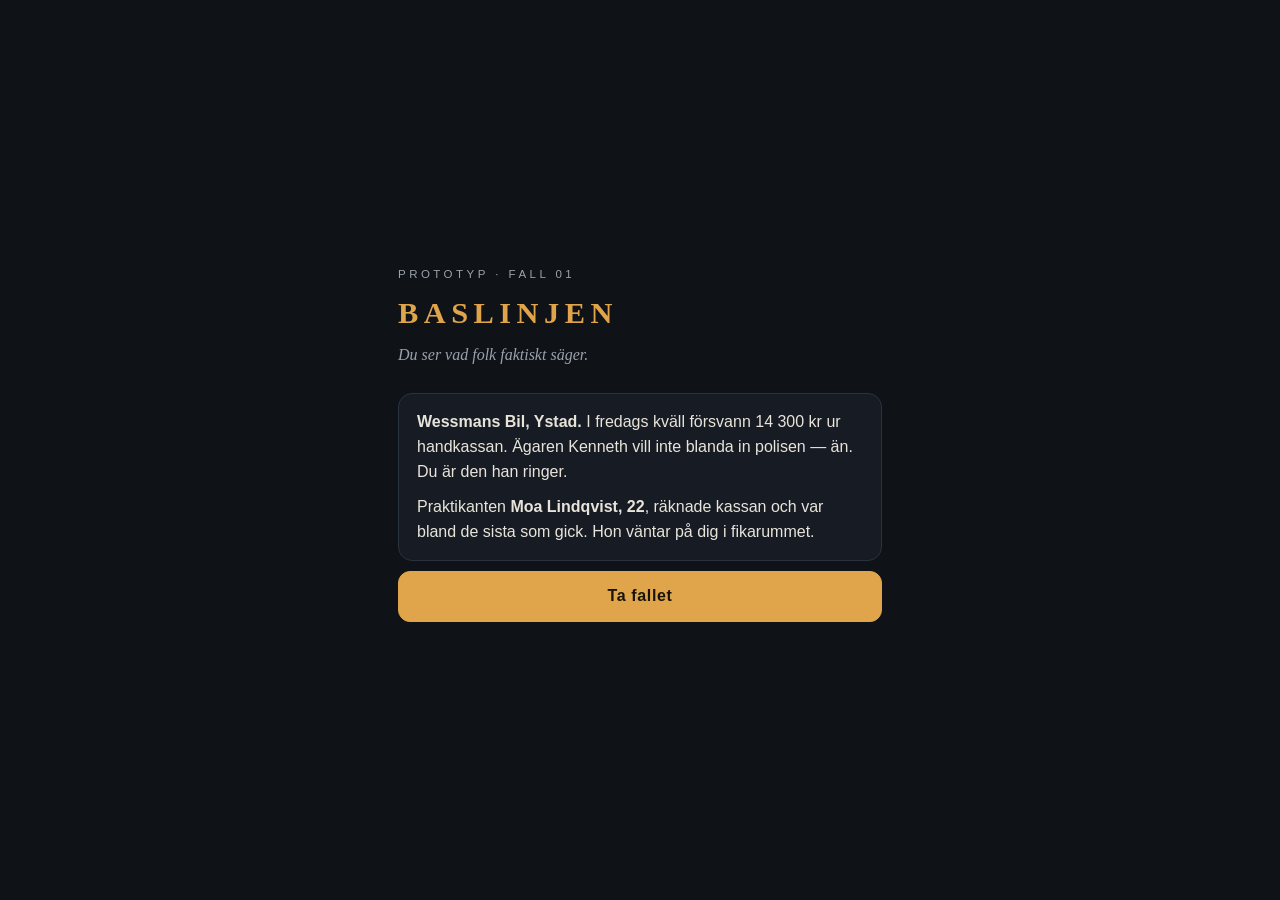
==== Baslinjen/prototyp/index.html @ 7d4caebd "Baslinjen: koncept v0.1 + spelbar webbprototyp av Fall 01 Handkassan Nytt enspelarprojekt (separat f" ====
<!doctype html>
<html lang="sv">
<head>
<meta charset="utf-8">
<meta name="viewport" content="width=device-width, initial-scale=1, viewport-fit=cover">
<title>BASLINJEN — Fall 01: Handkassan</title>
<style>
  :root{
    --bg:#0f1216; --panel:#171c24; --panel2:#1d232e; --line:#2a3240;
    --text:#e8e4da; --dim:#9aa3ad; --amber:#e0a54b; --cold:#7fa6b8;
    --good:#7dc98f; --bad:#d97b6c;
  }
  *{box-sizing:border-box; -webkit-tap-highlight-color:transparent}
  html,body{margin:0; padding:0; background:var(--bg); color:var(--text);
    font-family:-apple-system,"Segoe UI",Roboto,Helvetica,Arial,sans-serif;
    font-size:16px; line-height:1.55;}
  #app{max-width:520px; margin:0 auto; min-height:100dvh; display:flex; flex-direction:column;}
  .screen{display:none; flex:1; flex-direction:column; padding:20px 18px 32px;}
  .screen.active{display:flex;}
  h1{font-family:Georgia,'Times New Roman',serif; font-weight:700; letter-spacing:.18em;
     font-size:1.9rem; margin:0; color:var(--amber);}
  h2{font-family:Georgia,serif; font-size:1.15rem; letter-spacing:.06em; margin:1.4em 0 .4em; color:var(--cold);}
  .kicker{color:var(--dim); letter-spacing:.3em; font-size:.72rem; text-transform:uppercase; margin-bottom:6px;}
  .card{background:var(--panel); border:1px solid var(--line); border-radius:14px; padding:16px 18px; margin:10px 0;}
  .rule{display:flex; gap:12px; margin:12px 0; align-items:baseline;}
  .rule b{color:var(--amber); font-family:Georgia,serif; white-space:nowrap;}
  button{font:inherit; cursor:pointer; border-radius:12px; border:1px solid var(--line);
    background:var(--panel2); color:var(--text); padding:12px 16px; text-align:left; width:100%;}
  button:active{transform:scale(.985);}
  button.primary{background:var(--amber); border-color:var(--amber); color:#1a1408;
    font-weight:700; text-align:center; letter-spacing:.04em;}
  button.ghost{text-align:center; color:var(--dim);}
  button:disabled{opacity:.45; cursor:default;}
  .qlist{display:flex; flex-direction:column; gap:8px; margin-top:10px;}
  .qlist button{font-size:.95rem;}
  .qlist button.asked{opacity:.35; text-decoration:line-through;}

  /* topbar */
  .topbar{display:flex; justify-content:space-between; align-items:center; padding:14px 18px 8px;
    color:var(--dim); font-size:.72rem; letter-spacing:.22em; text-transform:uppercase;}
  .topbar .act{color:var(--amber);}

  /* avatar */
  .stage{display:flex; justify-content:center; padding:6px 0 2px;}
  .stage svg{width:190px; height:150px; overflow:visible;}
  .pupils{transition:transform .5s ease;}
  [data-gaze="away"] .pupils{transform:translateX(5px);}
  [data-gaze="down"] .pupils{transform:translateY(4px);}
  .hands{transform-origin:95px 128px;}
  [data-hands="fidget"] .hands{animation:fidget 1.1s ease-in-out infinite;}
  [data-hands="hair"] .hand-r{animation:hairtouch 1.6s ease-in-out infinite;}
  [data-hands="still"] .hands{animation:none;}
  @keyframes fidget{0%,100%{transform:translate(0,0) rotate(0deg)} 25%{transform:translate(-2px,1px) rotate(-2deg)} 60%{transform:translate(2px,-1px) rotate(2deg)}}
  @keyframes hairtouch{0%,100%{transform:translate(0,0)} 50%{transform:translate(6px,-26px)}}
  .namechip{text-align:center; color:var(--dim); font-size:.8rem; letter-spacing:.12em; margin-bottom:6px;}

  /* dialogue */
  .log{flex:1; overflow-y:auto; padding:4px 2px 8px; scroll-behavior:smooth;}
  .msg{margin:10px 0; max-width:92%;}
  .msg.you{margin-left:auto; text-align:right;}
  .msg .bubble{display:inline-block; text-align:left; padding:10px 14px; border-radius:14px; font-size:.95rem;}
  .msg.you .bubble{background:#243040; border:1px solid #33435a; color:#dfe7ef;}
  .msg.her .bubble{background:var(--panel); border:1px solid var(--line);}
  .stagedir{color:var(--dim); font-style:italic; font-size:.83rem; margin:8px 0 -2px; max-width:92%;}
  .dots{display:inline-block; min-width:34px; letter-spacing:3px; color:var(--dim);}
  .sysline{text-align:center; color:var(--cold); font-size:.8rem; letter-spacing:.14em; text-transform:uppercase; margin:16px 0 6px;}

  /* flag chips */
  .flags{display:flex; flex-wrap:wrap; gap:8px; margin-top:10px;}
  .flags .chip{width:auto; padding:8px 13px; border-radius:999px; font-size:.85rem; color:var(--dim);}
  .flags .chip.on{background:#3a2f1c; border-color:var(--amber); color:var(--amber); font-weight:600;}
  .hint{color:var(--dim); font-size:.82rem; margin-top:8px;}

  /* notebook */
  .channel{margin:14px 0;}
  .channel .cname{font-weight:700; color:var(--cold); letter-spacing:.08em; font-size:.85rem; text-transform:uppercase;}
  .opts{display:flex; flex-direction:column; gap:6px; margin-top:6px;}
  .opts button{font-size:.9rem; padding:10px 14px;}
  .opts button.sel{border-color:var(--amber); background:#3a2f1c; color:var(--amber);}

  /* verdict */
  .scorebox{display:flex; align-items:baseline; gap:10px;}
  .scorebox .big{font-family:Georgia,serif; font-size:2.6rem; color:var(--amber);}
  .title-earned{font-family:Georgia,serif; font-size:1.3rem; color:var(--text); letter-spacing:.06em;}
  .bd{margin:6px 0; padding-left:0; list-style:none;}
  .bd li{margin:7px 0; font-size:.92rem; display:flex; gap:9px;}
  .bd .ok{color:var(--good);} .bd .miss{color:var(--bad);}
  .lesson{border-left:3px solid var(--amber); padding:4px 0 4px 14px; color:var(--text);
    font-family:Georgia,serif; font-style:italic; margin:18px 0;}
  .fade{animation:fadein .5s ease both;}
  @keyframes fadein{from{opacity:0; transform:translateY(6px)} to{opacity:1; transform:none}}
  .spacer{height:10px;}
  .footer-note{color:var(--dim); font-size:.78rem; text-align:center; margin-top:18px;}
</style>
</head>
<body>
<div id="app">

  <!-- INTRO -->
  <section class="screen active" id="s-intro">
    <div style="flex:1; display:flex; flex-direction:column; justify-content:center;">
      <div class="kicker">Prototyp · Fall 01</div>
      <h1>BASLINJEN</h1>
      <p style="color:var(--dim); font-family:Georgia,serif; font-style:italic; margin-top:6px;">
        Du ser vad folk faktiskt säger.</p>
      <div class="card">
        <p style="margin:0 0 10px;"><b>Wessmans Bil, Ystad.</b> I fredags kväll försvann
        14&nbsp;300&nbsp;kr ur handkassan. Ägaren Kenneth vill inte blanda in polisen — än.
        Du är den han ringer.</p>
        <p style="margin:0;">Praktikanten <b>Moa Lindqvist, 22</b>, räknade kassan och
        var bland de sista som gick. Hon väntar på dig i fikarummet.</p>
      </div>
      <button class="primary" onclick="show('s-howto')">Ta fallet</button>
    </div>
  </section>

  <!-- HOW TO -->
  <section class="screen" id="s-howto">
    <div style="flex:1; display:flex; flex-direction:column; justify-content:center;">
      <h2>Tre regler för en människoläsare</h2>
      <div class="card">
        <div class="rule"><b>1.</b><span>Alla har en <b>baslinje</b> — sitt normala sätt att
          prata och röra sig när inget står på spel. Lär dig den först.</span></div>
        <div class="rule"><b>2.</b><span>Lögnen syns inte. <b>Avvikelsen</b> syns. Jaga det
          som skiljer sig från personens eget normala — inte från myter om skakiga blickar.</span></div>
        <div class="rule"><b>3.</b><span>Avvikelse betyder inte skuld. Det betyder <b>stress</b>.
          Din uppgift är att förstå varför.</span></div>
      </div>
      <p class="hint">Akt 1: småprata och anteckna hennes baslinje. Akt 2: fråga om pengarna
        och flagga avvikelser. Akt 3: fäll ditt omdöme.</p>
      <button class="primary" onclick="startAct1()">Kliv in i fikarummet</button>
    </div>
  </section>

  <!-- GAME -->
  <section class="screen" id="s-game">
    <div class="topbar"><span class="act" id="actlabel">Akt 1 · Baslinjen</span><span id="progress"></span></div>
    <div class="stage" id="stage" data-gaze="direct" data-hands="fidget">
      <svg viewBox="0 0 190 150" aria-hidden="true">
        <ellipse cx="95" cy="145" rx="80" ry="7" fill="#0a0d11"/>
        <path d="M40 150 Q42 96 95 94 Q148 96 150 150 Z" fill="#2b3a4d"/>
        <path d="M66 60 Q60 18 95 16 Q130 18 124 60 Q128 84 95 86 Q62 84 66 60 Z" fill="#3d2f28"/>
        <ellipse cx="95" cy="56" rx="26" ry="29" fill="#caa183"/>
        <path d="M69 48 Q73 26 95 25 Q117 26 121 48 Q112 38 95 38 Q78 38 69 48 Z" fill="#3d2f28"/>
        <g class="eyes">
          <ellipse cx="85" cy="55" rx="5.6" ry="4.4" fill="#f3ede2"/>
          <ellipse cx="106" cy="55" rx="5.6" ry="4.4" fill="#f3ede2"/>
          <g class="pupils">
            <circle cx="85" cy="55.5" r="2.5" fill="#2a2019"/>
            <circle cx="106" cy="55.5" r="2.5" fill="#2a2019"/>
          </g>
          <path d="M79 47 q6 -4 12 -1" stroke="#3d2f28" stroke-width="2" fill="none" stroke-linecap="round"/>
          <path d="M100 46 q6 -3 12 1" stroke="#3d2f28" stroke-width="2" fill="none" stroke-linecap="round"/>
        </g>
        <path id="mouth" d="M89 71 q6 3 12 0" stroke="#8a5f4b" stroke-width="2" fill="none" stroke-linecap="round"/>
        <g class="hands">
          <circle class="hand-l" cx="78" cy="126" r="8" fill="#caa183"/>
          <circle class="hand-r" cx="112" cy="126" r="8" fill="#caa183"/>
          <rect x="88" y="118" width="14" height="16" rx="3" fill="#e8e4da" opacity=".9"/>
        </g>
      </svg>
    </div>
    <div class="namechip">MOA LINDQVIST · praktikant</div>
    <div class="log" id="log"></div>
    <div id="controls"></div>
  </section>

  <!-- NOTEBOOK -->
  <section class="screen" id="s-notebook">
    <div class="topbar"><span class="act">Anteckningsboken</span><span>Baslinje: Moa L.</span></div>
    <p class="hint" style="margin-top:0;">Lås hennes baslinje. Vad är <b>hennes</b> normala —
      när inget står på spel?</p>
    <div id="nb"></div>
    <button class="primary" id="nb-lock" disabled onclick="lockBaseline()">Lås baslinjen → Akt 2</button>
  </section>

  <!-- DECISION -->
  <section class="screen" id="s-decision">
    <div class="topbar"><span class="act">Akt 3 · Beslutet</span></div>
    <div style="flex:1; display:flex; flex-direction:column; justify-content:center;">
      <h2>Kenneth väntar utanför. Vad säger du?</h2>
      <div class="qlist">
        <button onclick="decide('A')">»Moa tog pengarna. Hon var nervös genom hela samtalet.«</button>
        <button onclick="decide('B')">»Moa är oskyldig — men hon skyddar någon. Titta närmare på Viktor.«</button>
        <button onclick="decide('C')">»Moa är oskyldig. Nervositeten är bara hennes sätt. Fråga inte mig vem som tog dem.«</button>
      </div>
    </div>
  </section>

  <!-- VERDICT -->
  <section class="screen" id="s-verdict">
    <div class="topbar"><span class="act">Facit · Fall 01</span></div>
    <div class="card fade" id="truth"></div>
    <div class="card fade">
      <div class="scorebox"><span class="big" id="scorenum">0</span><span style="color:var(--dim)">/ 120 poäng</span></div>
      <div class="title-earned" id="titletxt"></div>
      <ul class="bd" id="breakdown"></ul>
    </div>
    <div class="lesson fade">Nervositet är inte skuld. Avvikelsen från baslinjen — det är signalen.</div>
    <button class="primary" onclick="location.reload()">Spela igen (du kommer se mer)</button>
    <div class="spacer"></div>
    <button class="ghost" disabled>Fall 02: »Den som aldrig darrar« — låst</button>
    <div class="footer-note">BASLINJEN · prototyp · allt är platshållare utom känslan</div>
  </section>
</div>

<script>
"use strict";
/* ================= DATA ================= */
const CH = ["tempo","sprak","detaljer","kropp"];
const CHNAME = {tempo:"Tempo", sprak:"Språk", detaljer:"Detaljer", kropp:"Kropp"};

// latency ms innan svar, speed ms/tecken vid utrullning
const ACT1 = [
  {q:"Hur länge har du praktiserat här?",
   dir:"Hon svarar innan du hunnit prata klart. Snurrar en penna mellan fingrarna.",
   a:"Typ två månader? Nej vänta — tio veckor faktiskt, jag började veckan efter påsk. Det är ba… det är första stället där jag får göra riktiga grejer liksom, inte bara koka kaffe. Jag sköter kassan, bokningarna, typ allt administrativt.",
   latency:350, speed:16, gaze:"direct", hands:"fidget"},
  {q:"Vad vill du göra efter praktiken?",
   dir:"Blicken far iväg mot fönstret — hon ler. Handen upp och vrider en hårslinga.",
   a:"Alltså drömmen är ekonomiprogrammet i Lund. Jag har sökt, besked i slutet av juli, jag typ dör lite varje gång mejlen plingar. Kenneth har lovat skriva referens, och med den… ja. Lund. Sen typ controller på nåt stort bolag. Jag har liksom hela planen.",
   latency:400, speed:15, gaze:"away", hands:"hair"},
  {q:"Hur är det att jobba här?",
   dir:"Fortfarande snabb i orden. En knappt märkbar paus mitt i — sen rullar det på igen.",
   a:"Sjukt bra! Kenneth är typ världens gulligaste chef, han köper semlor på fredagar fast det inte ens är semmeltider. Och säljarna är snälla. Alla är… ja, alla är snälla. Det är högt i tak liksom.",
   latency:380, speed:16, gaze:"direct", hands:"fidget"},
  {q:"Berätta om en vanlig dag för dig.",
   dir:"Hon räknar upp på fingrarna, orden hinner knappt med tanken.",
   a:"Okej så jag kommer typ kvart i åtta fast jag börjar åtta, öppnar kassan, kollar gårdagens bokningar, sen är det kunder och papper hela dan. Jag lunchar med Sara i receptionen, vi går alltid till thaistället. Sen räknar jag kassan vid stängning och lägger den i kassaskåpet. Samma varje dag typ. Jag gillar det.",
   latency:350, speed:15, gaze:"direct", hands:"fidget"},
];

// baslinje-facit: det spelaren bör ha antecknat
const BASELINE_KEY = {tempo:0, sprak:0, detaljer:0, kropp:0};
const NB_OPTS = {
  tempo:["Snabb — orden hinner knappt med","Lugn och jämn","Långsam, eftertänksam"],
  sprak:["Full av småord — typ, ba, liksom","Neutral vardagssvenska","Formell och korrekt"],
  detaljer:["Detaljrik — svarar mer än frågan","Svarar exakt på frågan","Kortfattad, måste lockas"],
  kropp:["Rastlös i händerna men direkt blick","Stilla och samlad","Undviker blickkontakt"]
};

// Akt 2. dev = sanna avvikelser per kanal.
const ACT2 = [
  {id:"fri", q:"Berätta om fredagskvällen, från stängning tills du gick.",
   dir:"Samma tempo som förut. Pennan snurrar. Hon möter din blick.",
   a:"Okej så vi stängde sex, jag räknade kassan typ kvart över — räknade den två gånger till och med, för det var mycket kontanter efter husvagnsaffären. 14 320 tror jag det var. La den i skåpet, vred om, hängde nyckeln i nyckelskåpet som alltid. Sen hämtade jag min jacka och cyklade hem vid halv sju typ.",
   latency:380, speed:15, gaze:"direct", hands:"fidget",
   dev:{tempo:false, sprak:false, detaljer:false, kropp:false}},
  {id:"kvar", q:"Vilka fler var kvar i byggnaden när du gick?",
   dir:"Pennan stannar. Hon tittar ner i bordet. Det dröjer innan hon svarar — och svaret är kort.",
   a:"… Det var… jag och Kenneth. Och Viktor var väl där ett tag.",
   latency:2600, speed:46, gaze:"down", hands:"still",
   dev:{tempo:true, sprak:true, detaljer:true, kropp:true}},
  {id:"CHOICE"},
  {id:"viktor", q:"Vad gjorde Viktor där så sent?",
   dir:"Stilla händer. Blicken åt sidan. Varje ord låter avvägt — småorden är borta.",
   a:"Vet inte. Han brukar vara där ibland. Det är hans pappas firma.",
   latency:2900, speed:50, gaze:"away", hands:"still",
   dev:{tempo:true, sprak:true, detaljer:true, kropp:true}},
  {id:"sista", q:"Något mer jag borde veta innan jag pratar med Kenneth?", branch:true},
];

const Q_SISTA = {
  rapport:{
    dir:"Lång tystnad. Sen sjunker axlarna, och orden kommer tillbaka — fast tystare.",
    a:"… Viktor var inne på kontoret när jag hämtade jackan. Han sa att han glömt sin laddare. Jag tänkte inte mer på det då, jag lovar. Snälla säg inte att jag sa det — han lovade ordna referensen till Lund om jag… om jag inte bråkade. Jag har inte tagit några pengar. Jag skulle aldrig.",
    latency:3400, speed:26, gaze:"down", hands:"hair"},
  press:{
    dir:"Hon korsar armarna. Blicken i bordet. Rösten är alldeles platt.",
    a:"Nej. Inget. Kan jag gå hem nu?",
    latency:1800, speed:55, gaze:"down", hands:"still"}
};

/* ================= STATE ================= */
const S = {
  act:1, qi:0, asked:new Set(),
  baseline:{}, flags:{}, approach:null, decision:null
};

/* ================= HELPERS ================= */
const $ = id => document.getElementById(id);
function show(id){
  document.querySelectorAll(".screen").forEach(s=>s.classList.remove("active"));
  $(id).classList.add("active");
  window.scrollTo(0,0);
}
function setAvatar(gaze,hands){
  const st=$("stage"); st.dataset.gaze=gaze; st.dataset.hands=hands;
}
function addMsg(cls, html){
  const d=document.createElement("div"); d.className="msg "+cls;
  d.innerHTML='<span class="bubble">'+html+'</span>';
  $("log").appendChild(d); scrollLog(); return d;
}
function addDir(text){
  const d=document.createElement("div"); d.className="stagedir fade"; d.textContent=text;
  $("log").appendChild(d); scrollLog();
}
function addSys(text){
  const d=document.createElement("div"); d.className="sysline fade"; d.textContent=text;
  $("log").appendChild(d); scrollLog();
}
function scrollLog(){ const l=$("log"); l.scrollTop=l.scrollHeight; }
function clearControls(){ $("controls").innerHTML=""; }

// spelar upp ett svar: latens ("…") + utrullning i svarets tempo. Tapp = hoppa fram.
function playAnswer(item, done){
  setAvatar(item.gaze, item.hands);
  if(item.dir) addDir(item.dir);
  const msg=addMsg("her",'<span class="dots">·</span>');
  const bubble=msg.querySelector(".bubble");
  let skip=false;
  const skipper=()=>{skip=true;};
  msg.addEventListener("click",skipper);
  let dots=1;
  const dotTimer=setInterval(()=>{
    dots=dots%3+1; bubble.innerHTML='<span class="dots">'+"·".repeat(dots)+'</span>'; scrollLog();
  },380);
  setTimeout(()=>{
    clearInterval(dotTimer);
    let i=0; const txt=item.a;
    (function tick(){
      if(skip){ i=txt.length; }
      bubble.textContent=txt.slice(0,++i); scrollLog();
      if(i<txt.length) setTimeout(tick, item.speed);
      else { msg.removeEventListener("click",skipper); done && done(); }
    })();
  }, skip?200:item.latency);
}

/* ================= AKT 1 ================= */
function startAct1(){
  show("s-game");
  $("actlabel").textContent="Akt 1 · Baslinjen";
  addSys("Småprata. Lär dig hennes normala innan du frågar om pengarna.");
  addDir("Fikarummet luktar bryggkaffe. Moa sitter redan där — hon reser sig halvvägs när du kommer in, ångrar sig, sätter sig igen.");
  act1Menu();
}
function act1Menu(){
  clearControls();
  $("progress").textContent = S.asked.size+" / "+ACT1.length;
  if(S.asked.size===ACT1.length){
    const div=document.createElement("div"); div.className="qlist";
    const b=document.createElement("button"); b.className="primary";
    b.textContent="Öppna anteckningsboken — lås hennes baslinje";
    b.onclick=openNotebook; div.appendChild(b); $("controls").appendChild(div);
    return;
  }
  const div=document.createElement("div"); div.className="qlist";
  ACT1.forEach((item,idx)=>{
    const b=document.createElement("button");
    b.textContent="»"+item.q+"«";
    if(S.asked.has(idx)){ b.className="asked"; b.disabled=true; }
    else b.onclick=()=>{ S.asked.add(idx); clearControls();
      addMsg("you",item.q);
      playAnswer(item, act1Menu);
    };
    div.appendChild(b);
  });
  $("controls").appendChild(div);
}

/* ================= NOTEBOOK ================= */
function openNotebook(){
  show("s-notebook");
  const nb=$("nb"); nb.innerHTML="";
  CH.forEach(ch=>{
    const wrap=document.createElement("div"); wrap.className="channel";
    wrap.innerHTML='<div class="cname">'+CHNAME[ch]+'</div>';
    const opts=document.createElement("div"); opts.className="opts";
    NB_OPTS[ch].forEach((label,oi)=>{
      const b=document.createElement("button"); b.textContent=label;
      b.onclick=()=>{
        S.baseline[ch]=oi;
        opts.querySelectorAll("button").forEach(x=>x.classList.remove("sel"));
        b.classList.add("sel");
        $("nb-lock").disabled = Object.keys(S.baseline).length<CH.length;
      };
      opts.appendChild(b);
    });
    wrap.appendChild(opts); nb.appendChild(wrap);
  });
}
function lockBaseline(){
  show("s-game");
  $("actlabel").textContent="Akt 2 · Trycket";
  $("progress").textContent="";
  addSys("Baslinjen låst. Nu: pengarna. Jaga avvikelser — inte nervositet.");
  S.qi=0; act2Next();
}

/* ================= AKT 2 ================= */
function act2Next(){
  clearControls();
  if(S.qi>=ACT2.length){ show("s-decision"); return; }
  const item=ACT2[S.qi];

  if(item.id==="CHOICE"){
    addDir("Något hände nyss. Hon sitter kvar men är inte längre riktigt här. Hur går du vidare?");
    const div=document.createElement("div"); div.className="qlist";
    const b1=document.createElement("button");
    b1.textContent="Pressa: »Du tvekade precis. Vad är det du inte säger?«";
    b1.onclick=()=>{ S.approach="press"; clearControls();
      addMsg("you","Du tvekade precis. Vad är det du inte säger?");
      playAnswer({dir:"Hon rycker till. Armarna i kors. Dörren du var på väg att öppna — den stängs.",
        a:"Inget! Jag döljer ingenting. Det var en helt vanlig fredag. Är vi klara snart?",
        latency:900, speed:30, gaze:"down", hands:"still"}, ()=>{ S.qi++; act2Next(); });
    };
    const b2=document.createElement("button");
    b2.textContent="Lugna: »Du är inte misstänkt, Moa. Jag vill bara förstå kvällen.«";
    b2.onclick=()=>{ S.approach="rapport"; clearControls();
      addMsg("you","Du är inte misstänkt, Moa. Jag vill bara förstå kvällen.");
      playAnswer({dir:"Hon andas ut. Pennan hittar tillbaka till fingrarna — nästan.",
        a:"… Okej. Förlåt. Jag är ba nervös, hela grejen är så obehaglig. Fråga du.",
        latency:1400, speed:22, gaze:"direct", hands:"fidget"}, ()=>{ S.qi++; act2Next(); });
    };
    div.appendChild(b1); div.appendChild(b2); $("controls").appendChild(div);
    return;
  }

  const div=document.createElement("div"); div.className="qlist";
  const b=document.createElement("button");
  b.textContent="»"+item.q+"«";
  b.onclick=()=>{
    clearControls(); addMsg("you",item.q);
    const payload = item.branch ? Q_SISTA[S.approach||"press"]
                                : item;
    playAnswer(payload, ()=>{
      if(item.branch){ S.qi++; act2Next(); }   // sista svaret flaggas inte — det talar för sig självt
      else showFlags(item);
    });
  };
  div.appendChild(b); $("controls").appendChild(div);
}

function showFlags(item){
  clearControls();
  const wrap=document.createElement("div");
  wrap.innerHTML='<div class="hint">Avvek hon från sin baslinje? Markera i vilka kanaler — eller gå vidare om hon lät som sig själv.</div>';
  const flags=document.createElement("div"); flags.className="flags";
  const sel={};
  CH.forEach(ch=>{
    const c=document.createElement("button"); c.className="chip"; c.textContent=CHNAME[ch];
    c.onclick=()=>{ sel[ch]=!sel[ch]; c.classList.toggle("on",sel[ch]); };
    flags.appendChild(c);
  });
  const go=document.createElement("button"); go.className="primary"; go.style.marginTop="10px";
  go.textContent="Nästa";
  go.onclick=()=>{ S.flags[item.id]=Object.assign({},sel); S.qi++; act2Next(); };
  wrap.appendChild(flags); wrap.appendChild(go);
  $("controls").appendChild(wrap);
}

/* ================= AKT 3 + FACIT ================= */
function decide(d){
  S.decision=d;
  buildVerdict();
  show("s-verdict");
}

function buildVerdict(){
  // poäng
  let score=0; const rows=[];
  // 1) baslinje
  let bOK=0; CH.forEach(ch=>{ if(S.baseline[ch]===BASELINE_KEY[ch]) bOK++; });
  score += bOK*10;
  rows.push([bOK===4,"Baslinjen: "+bOK+" av 4 kanaler rätt. Hennes normala är snabbt, pladdrigt, detaljrikt och rastlöst — med direkt blick. ("+(bOK*10)+" p)"]);
  // 2) avvikelser
  let hits=0, misses=0, falses=0;
  ACT2.forEach(item=>{
    if(!item.dev) return;
    const sel=S.flags[item.id]||{};
    CH.forEach(ch=>{
      if(item.dev[ch] && sel[ch]) hits++;
      else if(item.dev[ch] && !sel[ch]) misses++;
      else if(!item.dev[ch] && sel[ch]) falses++;
    });
  });
  score += hits*5 - falses*4;
  rows.push([hits>=6,"Avvikelser: "+hits+" träffar av 8 möjliga"+(falses?", "+falses+" falsklarm (−"+falses*4+" p)":"")+". De äkta avvikelserna kom BARA kring frågorna om vilka som var kvar — och om Viktor. ("+(hits*5)+" p)"]);
  if(falses>0 && (S.flags["fri"]&&Object.values(S.flags["fri"]).some(Boolean)))
    rows.push([false,"Fredagskvällen i sig var ren baslinje: snabb, detaljrik, rastlös. Hon var bekväm — för om själva stölden har hon inget att dölja."]);
  // 3) vägval
  if(S.approach==="rapport"){ score+=10;
    rows.push([true,"Vägvalet: du lugnade i stället för att pressa — och fick sanningen om Viktor på kontoret. Trygghet slår tryck. (+10 p)"]);
  } else {
    rows.push([false,"Vägvalet: du pressade en stressad människa — hon stängde, och svaret som hade löst fallet uteblev. (0 p)"]);
  }
  // 4) beslutet
  const D={A:0,B:30,C:10}[S.decision];
  score+=D;
  const dtxt={
    A:[false,"Ditt omdöme: du dömde på nervositet — hennes baslinje. Det är myternas fälla, och fel person hade fått bära det. (0 p)"],
    B:[true,"Ditt omdöme: rätt. Oskyldig — men hon skyddade någon. (+30 p)"],
    C:[false,"Ditt omdöme: halvrätt. Du såg att nervositeten var hennes normala — men missade att avvikelserna pekade på att hon visste mer. (+10 p)"]
  }[S.decision];
  rows.push(dtxt);
  score=Math.max(0,score);

  // sanningen
  $("truth").innerHTML =
    '<div class="kicker">Vad som faktiskt hände</div>'+
    '<p style="margin:6px 0 0;">Moa tog aldrig pengarna. <b>Viktor</b> — Kenneths son — tömde '+
    'handkassan för att täcka spelskulder. Moa såg honom på kontoret, och han köpte hennes '+
    'tystnad med det enda hon inte hade råd att förlora: referensbrevet till Lund.</p>'+
    '<p style="margin:10px 0 0;">Hennes nervositet var aldrig signalen — den är hennes baslinje. '+
    'Signalen var <i>tystnaden</i>: pauserna, de korta svaren, småorden som försvann. '+
    'Bara kring en enda person.</p>'+
    (S.approach==="rapport"
      ? '<p style="margin:10px 0 0; color:var(--dim);">Epilog: Kenneth konfronterade Viktor samma kväll. Han erkände. Moa fick sitt referensbrev — av Kenneth själv.</p>'
      : '<p style="margin:10px 0 0; color:var(--dim);">Epilog: utan Moas ord tog det Kenneth två veckor och en kameralogg att nå sanningen. Viktor erkände till slut. Moa vågade aldrig be om referensbrevet.</p>');

  $("scorenum").textContent=score;
  const t = score>=105 ? "Människoläsare"
        : score>=85 ? "Skarp blick"
        : score>=55 ? "Lovande amatör"
        : "Myternas fånge";
  $("titletxt").textContent="Titel: "+t;
  const bd=$("breakdown"); bd.innerHTML="";
  rows.forEach(([ok,txt])=>{
    const li=document.createElement("li");
    li.innerHTML='<span class="'+(ok?"ok":"miss")+'">'+(ok?"✓":"✗")+'</span><span>'+txt+'</span>';
    bd.appendChild(li);
  });
}
</script>
</body>
</html>
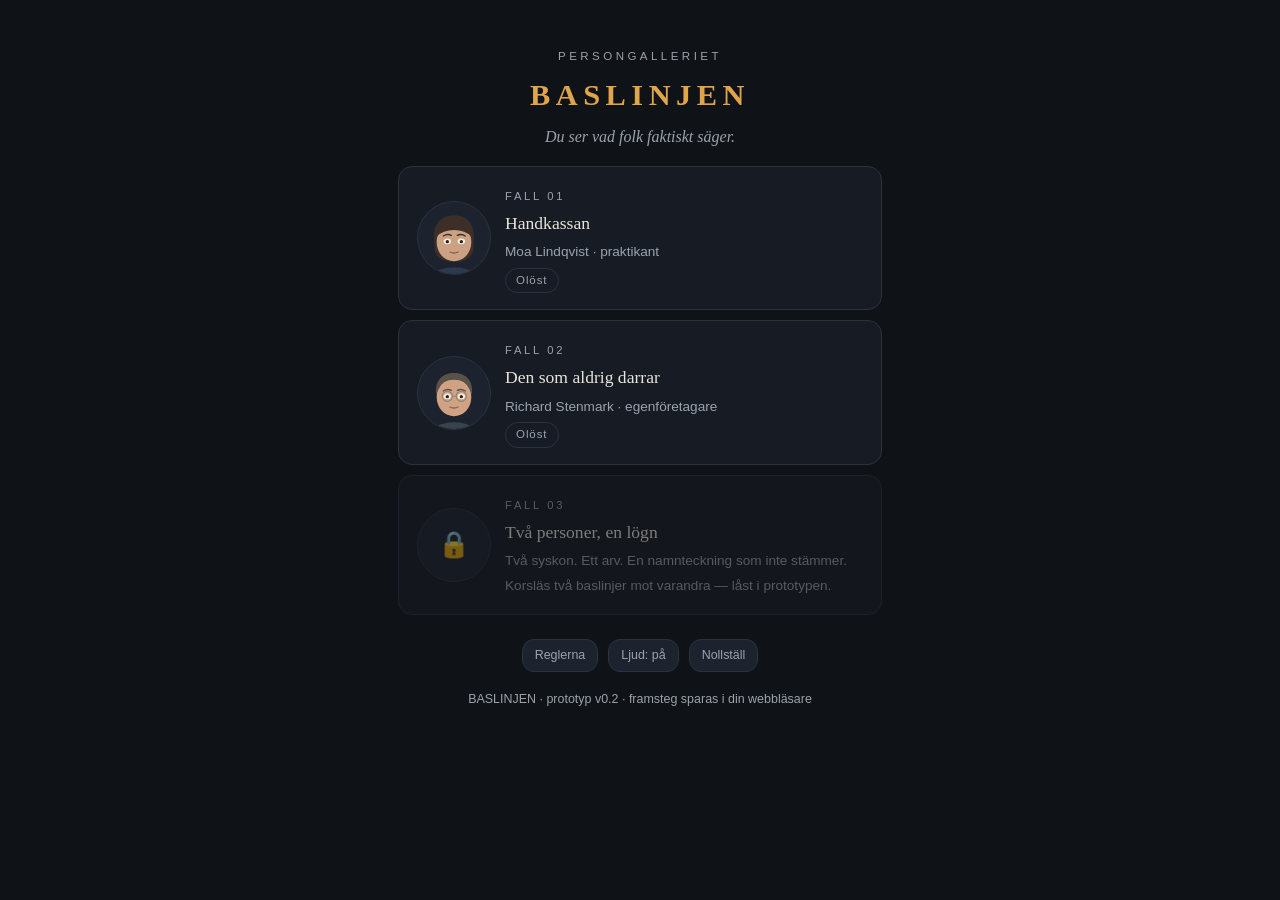
==== commit 3a386465: "Baslinjen v0.2: fallmotor, persongalleri, Fall 02, utlåtandekort, ljud Datadriven motor där ett fall" ====
--- a/Baslinjen/prototyp/index.html
+++ b/Baslinjen/prototyp/index.html
@@ -3,7 +3,7 @@
 <head>
 <meta charset="utf-8">
 <meta name="viewport" content="width=device-width, initial-scale=1, viewport-fit=cover">
-<title>BASLINJEN — Fall 01: Handkassan</title>
+<title>BASLINJEN — prototyp</title>
 <style>
   :root{
     --bg:#0f1216; --panel:#171c24; --panel2:#1d232e; --line:#2a3240;
@@ -19,7 +19,7 @@
   .screen.active{display:flex;}
   h1{font-family:Georgia,'Times New Roman',serif; font-weight:700; letter-spacing:.18em;
      font-size:1.9rem; margin:0; color:var(--amber);}
-  h2{font-family:Georgia,serif; font-size:1.15rem; letter-spacing:.06em; margin:1.4em 0 .4em; color:var(--cold);}
+  h2{font-family:Georgia,serif; font-size:1.15rem; letter-spacing:.06em; margin:1.2em 0 .4em; color:var(--cold);}
   .kicker{color:var(--dim); letter-spacing:.3em; font-size:.72rem; text-transform:uppercase; margin-bottom:6px;}
   .card{background:var(--panel); border:1px solid var(--line); border-radius:14px; padding:16px 18px; margin:10px 0;}
   .rule{display:flex; gap:12px; margin:12px 0; align-items:baseline;}
@@ -27,6 +27,7 @@
   button{font:inherit; cursor:pointer; border-radius:12px; border:1px solid var(--line);
     background:var(--panel2); color:var(--text); padding:12px 16px; text-align:left; width:100%;}
   button:active{transform:scale(.985);}
+  button:focus-visible{outline:2px solid var(--amber); outline-offset:2px;}
   button.primary{background:var(--amber); border-color:var(--amber); color:#1a1408;
     font-weight:700; text-align:center; letter-spacing:.04em;}
   button.ghost{text-align:center; color:var(--dim);}
@@ -34,6 +35,24 @@
   .qlist{display:flex; flex-direction:column; gap:8px; margin-top:10px;}
   .qlist button{font-size:.95rem;}
   .qlist button.asked{opacity:.35; text-decoration:line-through;}
+
+  /* hub */
+  .hub-head{text-align:center; padding:28px 0 6px;}
+  .hub-tag{color:var(--dim); font-family:Georgia,serif; font-style:italic; margin-top:6px;}
+  .case-card{display:flex; gap:14px; align-items:center; margin:10px 0;}
+  .case-card .portrait{flex:0 0 74px; height:74px; border-radius:50%; background:var(--panel2);
+    border:1px solid var(--line); overflow:hidden; display:flex; align-items:flex-end; justify-content:center;}
+  .case-card .portrait svg{width:64px; height:64px;}
+  .case-card .meta{flex:1;}
+  .case-card .cnr{color:var(--dim); font-size:.7rem; letter-spacing:.24em; text-transform:uppercase;}
+  .case-card .cname{font-family:Georgia,serif; font-size:1.1rem; margin:2px 0;}
+  .chip{display:inline-block; font-size:.72rem; letter-spacing:.08em; border-radius:999px;
+    padding:3px 10px; border:1px solid var(--line); color:var(--dim); margin-top:4px;}
+  .chip.done{border-color:var(--good); color:var(--good);}
+  .case-card.locked{opacity:.5;}
+  .hub-foot{display:flex; gap:10px; justify-content:center; align-items:center; margin-top:14px;
+    color:var(--dim); font-size:.78rem;}
+  .hub-foot button{width:auto; padding:6px 12px; font-size:.78rem; color:var(--dim);}
 
   /* topbar */
   .topbar{display:flex; justify-content:space-between; align-items:center; padding:14px 18px 8px;
@@ -49,9 +68,14 @@
   .hands{transform-origin:95px 128px;}
   [data-hands="fidget"] .hands{animation:fidget 1.1s ease-in-out infinite;}
   [data-hands="hair"] .hand-r{animation:hairtouch 1.6s ease-in-out infinite;}
+  [data-hands="watch"] .hand-r{animation:watchspin 1.4s ease-in-out infinite;}
   [data-hands="still"] .hands{animation:none;}
   @keyframes fidget{0%,100%{transform:translate(0,0) rotate(0deg)} 25%{transform:translate(-2px,1px) rotate(-2deg)} 60%{transform:translate(2px,-1px) rotate(2deg)}}
   @keyframes hairtouch{0%,100%{transform:translate(0,0)} 50%{transform:translate(6px,-26px)}}
+  @keyframes watchspin{0%,100%{transform:translate(0,0)} 50%{transform:translate(-16px,-2px)}}
+  @media (prefers-reduced-motion: reduce){
+    [data-hands] .hands, [data-hands] .hand-r{animation:none !important;}
+  }
   .namechip{text-align:center; color:var(--dim); font-size:.8rem; letter-spacing:.12em; margin-bottom:6px;}
 
   /* dialogue */
@@ -61,14 +85,15 @@
   .msg .bubble{display:inline-block; text-align:left; padding:10px 14px; border-radius:14px; font-size:.95rem;}
   .msg.you .bubble{background:#243040; border:1px solid #33435a; color:#dfe7ef;}
   .msg.her .bubble{background:var(--panel); border:1px solid var(--line);}
+  .msg.echo .bubble{border-color:var(--amber); box-shadow:0 0 14px rgba(224,165,75,.12);}
   .stagedir{color:var(--dim); font-style:italic; font-size:.83rem; margin:8px 0 -2px; max-width:92%;}
   .dots{display:inline-block; min-width:34px; letter-spacing:3px; color:var(--dim);}
   .sysline{text-align:center; color:var(--cold); font-size:.8rem; letter-spacing:.14em; text-transform:uppercase; margin:16px 0 6px;}
 
   /* flag chips */
   .flags{display:flex; flex-wrap:wrap; gap:8px; margin-top:10px;}
-  .flags .chip{width:auto; padding:8px 13px; border-radius:999px; font-size:.85rem; color:var(--dim);}
-  .flags .chip.on{background:#3a2f1c; border-color:var(--amber); color:var(--amber); font-weight:600;}
+  .flags .chip-btn{width:auto; padding:8px 13px; border-radius:999px; font-size:.85rem; color:var(--dim);}
+  .flags .chip-btn.on{background:#3a2f1c; border-color:var(--amber); color:var(--amber); font-weight:600;}
   .hint{color:var(--dim); font-size:.82rem; margin-top:8px;}
 
   /* notebook */
@@ -80,7 +105,7 @@
 
   /* verdict */
   .scorebox{display:flex; align-items:baseline; gap:10px;}
-  .scorebox .big{font-family:Georgia,serif; font-size:2.6rem; color:var(--amber);}
+  .scorebox .big{font-family:Georgia,serif; font-size:2.6rem; color:var(--amber); font-variant-numeric:tabular-nums;}
   .title-earned{font-family:Georgia,serif; font-size:1.3rem; color:var(--text); letter-spacing:.06em;}
   .bd{margin:6px 0; padding-left:0; list-style:none;}
   .bd li{margin:7px 0; font-size:.92rem; display:flex; gap:9px;}
@@ -91,27 +116,26 @@
   @keyframes fadein{from{opacity:0; transform:translateY(6px)} to{opacity:1; transform:none}}
   .spacer{height:10px;}
   .footer-note{color:var(--dim); font-size:.78rem; text-align:center; margin-top:18px;}
+  .vbtns{display:flex; flex-direction:column; gap:8px;}
 </style>
 </head>
 <body>
 <div id="app">
 
-  <!-- INTRO -->
-  <section class="screen active" id="s-intro">
-    <div style="flex:1; display:flex; flex-direction:column; justify-content:center;">
-      <div class="kicker">Prototyp · Fall 01</div>
+  <!-- HUB -->
+  <section class="screen active" id="s-hub">
+    <div class="hub-head">
+      <div class="kicker">Persongalleriet</div>
       <h1>BASLINJEN</h1>
-      <p style="color:var(--dim); font-family:Georgia,serif; font-style:italic; margin-top:6px;">
-        Du ser vad folk faktiskt säger.</p>
-      <div class="card">
-        <p style="margin:0 0 10px;"><b>Wessmans Bil, Ystad.</b> I fredags kväll försvann
-        14&nbsp;300&nbsp;kr ur handkassan. Ägaren Kenneth vill inte blanda in polisen — än.
-        Du är den han ringer.</p>
-        <p style="margin:0;">Praktikanten <b>Moa Lindqvist, 22</b>, räknade kassan och
-        var bland de sista som gick. Hon väntar på dig i fikarummet.</p>
-      </div>
-      <button class="primary" onclick="show('s-howto')">Ta fallet</button>
+      <div class="hub-tag">Du ser vad folk faktiskt säger.</div>
     </div>
+    <div id="hub-cases"></div>
+    <div class="hub-foot">
+      <button onclick="show('s-howto')">Reglerna</button>
+      <button id="sndbtn" onclick="toggleSound()">Ljud: på</button>
+      <button onclick="resetAll()">Nollställ</button>
+    </div>
+    <div class="footer-note">BASLINJEN · prototyp v0.2 · framsteg sparas i din webbläsare</div>
   </section>
 
   <!-- HOW TO -->
@@ -126,50 +150,36 @@
         <div class="rule"><b>3.</b><span>Avvikelse betyder inte skuld. Det betyder <b>stress</b>.
           Din uppgift är att förstå varför.</span></div>
       </div>
-      <p class="hint">Akt 1: småprata och anteckna hennes baslinje. Akt 2: fråga om pengarna
-        och flagga avvikelser. Akt 3: fäll ditt omdöme.</p>
-      <button class="primary" onclick="startAct1()">Kliv in i fikarummet</button>
+      <p class="hint">Varje människa är en ny regelbok. Det som var normalt hos den förra
+        kan vara en varningsflagga hos nästa.</p>
+      <button class="primary" id="howto-next" onclick="afterHowto()">Vidare</button>
     </div>
   </section>
 
+  <!-- CASE INTRO -->
+  <section class="screen" id="s-intro">
+    <div style="flex:1; display:flex; flex-direction:column; justify-content:center;">
+      <div class="kicker" id="intro-kicker"></div>
+      <h1 style="font-size:1.5rem;" id="intro-name"></h1>
+      <div class="card" id="intro-body"></div>
+      <button class="primary" id="intro-go"></button>
+    </div>
+  </section>
+
   <!-- GAME -->
   <section class="screen" id="s-game">
-    <div class="topbar"><span class="act" id="actlabel">Akt 1 · Baslinjen</span><span id="progress"></span></div>
-    <div class="stage" id="stage" data-gaze="direct" data-hands="fidget">
-      <svg viewBox="0 0 190 150" aria-hidden="true">
-        <ellipse cx="95" cy="145" rx="80" ry="7" fill="#0a0d11"/>
-        <path d="M40 150 Q42 96 95 94 Q148 96 150 150 Z" fill="#2b3a4d"/>
-        <path d="M66 60 Q60 18 95 16 Q130 18 124 60 Q128 84 95 86 Q62 84 66 60 Z" fill="#3d2f28"/>
-        <ellipse cx="95" cy="56" rx="26" ry="29" fill="#caa183"/>
-        <path d="M69 48 Q73 26 95 25 Q117 26 121 48 Q112 38 95 38 Q78 38 69 48 Z" fill="#3d2f28"/>
-        <g class="eyes">
-          <ellipse cx="85" cy="55" rx="5.6" ry="4.4" fill="#f3ede2"/>
-          <ellipse cx="106" cy="55" rx="5.6" ry="4.4" fill="#f3ede2"/>
-          <g class="pupils">
-            <circle cx="85" cy="55.5" r="2.5" fill="#2a2019"/>
-            <circle cx="106" cy="55.5" r="2.5" fill="#2a2019"/>
-          </g>
-          <path d="M79 47 q6 -4 12 -1" stroke="#3d2f28" stroke-width="2" fill="none" stroke-linecap="round"/>
-          <path d="M100 46 q6 -3 12 1" stroke="#3d2f28" stroke-width="2" fill="none" stroke-linecap="round"/>
-        </g>
-        <path id="mouth" d="M89 71 q6 3 12 0" stroke="#8a5f4b" stroke-width="2" fill="none" stroke-linecap="round"/>
-        <g class="hands">
-          <circle class="hand-l" cx="78" cy="126" r="8" fill="#caa183"/>
-          <circle class="hand-r" cx="112" cy="126" r="8" fill="#caa183"/>
-          <rect x="88" y="118" width="14" height="16" rx="3" fill="#e8e4da" opacity=".9"/>
-        </g>
-      </svg>
-    </div>
-    <div class="namechip">MOA LINDQVIST · praktikant</div>
+    <div class="topbar"><span class="act" id="actlabel"></span><span id="progress"></span></div>
+    <div class="stage" id="stage" data-gaze="direct" data-hands="still"></div>
+    <div class="namechip" id="gamename"></div>
     <div class="log" id="log"></div>
     <div id="controls"></div>
   </section>
 
   <!-- NOTEBOOK -->
   <section class="screen" id="s-notebook">
-    <div class="topbar"><span class="act">Anteckningsboken</span><span>Baslinje: Moa L.</span></div>
-    <p class="hint" style="margin-top:0;">Lås hennes baslinje. Vad är <b>hennes</b> normala —
-      när inget står på spel?</p>
+    <div class="topbar"><span class="act">Anteckningsboken</span><span id="nb-who"></span></div>
+    <p class="hint" style="margin-top:0;">Lås baslinjen. Vad är <b>den här personens</b>
+      normala — när inget står på spel?</p>
     <div id="nb"></div>
     <button class="primary" id="nb-lock" disabled onclick="lockBaseline()">Lås baslinjen → Akt 2</button>
   </section>
@@ -178,351 +188,648 @@
   <section class="screen" id="s-decision">
     <div class="topbar"><span class="act">Akt 3 · Beslutet</span></div>
     <div style="flex:1; display:flex; flex-direction:column; justify-content:center;">
-      <h2>Kenneth väntar utanför. Vad säger du?</h2>
-      <div class="qlist">
-        <button onclick="decide('A')">»Moa tog pengarna. Hon var nervös genom hela samtalet.«</button>
-        <button onclick="decide('B')">»Moa är oskyldig — men hon skyddar någon. Titta närmare på Viktor.«</button>
-        <button onclick="decide('C')">»Moa är oskyldig. Nervositeten är bara hennes sätt. Fråga inte mig vem som tog dem.«</button>
-      </div>
+      <h2 id="dec-prompt"></h2>
+      <div class="qlist" id="dec-opts"></div>
     </div>
   </section>
 
   <!-- VERDICT -->
   <section class="screen" id="s-verdict">
-    <div class="topbar"><span class="act">Facit · Fall 01</span></div>
+    <div class="topbar"><span class="act" id="v-act">Facit</span></div>
     <div class="card fade" id="truth"></div>
     <div class="card fade">
-      <div class="scorebox"><span class="big" id="scorenum">0</span><span style="color:var(--dim)">/ 120 poäng</span></div>
+      <div class="scorebox"><span class="big" id="scorenum">0</span><span style="color:var(--dim)" id="scoremax"></span></div>
       <div class="title-earned" id="titletxt"></div>
       <ul class="bd" id="breakdown"></ul>
     </div>
-    <div class="lesson fade">Nervositet är inte skuld. Avvikelsen från baslinjen — det är signalen.</div>
-    <button class="primary" onclick="location.reload()">Spela igen (du kommer se mer)</button>
-    <div class="spacer"></div>
-    <button class="ghost" disabled>Fall 02: »Den som aldrig darrar« — låst</button>
+    <div class="lesson fade" id="lessontxt"></div>
+    <div class="vbtns">
+      <button class="primary" onclick="goHub()">Till persongalleriet</button>
+      <button onclick="saveCard()">Spara utlåtandekortet (bild)</button>
+      <button class="ghost" onclick="replayCase()">Spela fallet igen (du kommer se mer)</button>
+    </div>
     <div class="footer-note">BASLINJEN · prototyp · allt är platshållare utom känslan</div>
   </section>
 </div>
 
+<canvas id="cardcanvas" width="1000" height="1250" style="display:none;"></canvas>
+
 <script>
 "use strict";
-/* ================= DATA ================= */
+/* =============================================================
+   BASLINJEN — prototyp v0.2
+   Motorn är datadriven: ett fall är innehåll, inte kod.
+   ============================================================= */
 const CH = ["tempo","sprak","detaljer","kropp"];
 const CHNAME = {tempo:"Tempo", sprak:"Språk", detaljer:"Detaljer", kropp:"Kropp"};
 
-// latency ms innan svar, speed ms/tecken vid utrullning
-const ACT1 = [
-  {q:"Hur länge har du praktiserat här?",
-   dir:"Hon svarar innan du hunnit prata klart. Snurrar en penna mellan fingrarna.",
-   a:"Typ två månader? Nej vänta — tio veckor faktiskt, jag började veckan efter påsk. Det är ba… det är första stället där jag får göra riktiga grejer liksom, inte bara koka kaffe. Jag sköter kassan, bokningarna, typ allt administrativt.",
-   latency:350, speed:16, gaze:"direct", hands:"fidget"},
-  {q:"Vad vill du göra efter praktiken?",
-   dir:"Blicken far iväg mot fönstret — hon ler. Handen upp och vrider en hårslinga.",
-   a:"Alltså drömmen är ekonomiprogrammet i Lund. Jag har sökt, besked i slutet av juli, jag typ dör lite varje gång mejlen plingar. Kenneth har lovat skriva referens, och med den… ja. Lund. Sen typ controller på nåt stort bolag. Jag har liksom hela planen.",
-   latency:400, speed:15, gaze:"away", hands:"hair"},
-  {q:"Hur är det att jobba här?",
-   dir:"Fortfarande snabb i orden. En knappt märkbar paus mitt i — sen rullar det på igen.",
-   a:"Sjukt bra! Kenneth är typ världens gulligaste chef, han köper semlor på fredagar fast det inte ens är semmeltider. Och säljarna är snälla. Alla är… ja, alla är snälla. Det är högt i tak liksom.",
-   latency:380, speed:16, gaze:"direct", hands:"fidget"},
-  {q:"Berätta om en vanlig dag för dig.",
-   dir:"Hon räknar upp på fingrarna, orden hinner knappt med tanken.",
-   a:"Okej så jag kommer typ kvart i åtta fast jag börjar åtta, öppnar kassan, kollar gårdagens bokningar, sen är det kunder och papper hela dan. Jag lunchar med Sara i receptionen, vi går alltid till thaistället. Sen räknar jag kassan vid stängning och lägger den i kassaskåpet. Samma varje dag typ. Jag gillar det.",
-   latency:350, speed:15, gaze:"direct", hands:"fidget"},
-];
-
-// baslinje-facit: det spelaren bör ha antecknat
-const BASELINE_KEY = {tempo:0, sprak:0, detaljer:0, kropp:0};
-const NB_OPTS = {
-  tempo:["Snabb — orden hinner knappt med","Lugn och jämn","Långsam, eftertänksam"],
-  sprak:["Full av småord — typ, ba, liksom","Neutral vardagssvenska","Formell och korrekt"],
-  detaljer:["Detaljrik — svarar mer än frågan","Svarar exakt på frågan","Kortfattad, måste lockas"],
-  kropp:["Rastlös i händerna men direkt blick","Stilla och samlad","Undviker blickkontakt"]
+/* ---------------- FALL 01: HANDKASSAN ---------------- */
+const FALL01 = {
+  id:"fall01", nr:"FALL 01", namn:"Handkassan",
+  person:"Moa Lindqvist", roll:"praktikant", who:"MOA LINDQVIST · praktikant",
+  avatar:{hair:"#3d2f28", skin:"#caa183", shirt:"#2b3a4d", style:"long", glasses:false, watch:false},
+  introKicker:"Fall 01 · Ystad",
+  introHtml:'<p style="margin:0 0 10px;"><b>Wessmans Bil, Ystad.</b> I fredags kväll försvann '+
+    '14&nbsp;300&nbsp;kr ur handkassan. Ägaren Kenneth vill inte blanda in polisen — än. '+
+    'Du är den han ringer.</p>'+
+    '<p style="margin:0;">Praktikanten <b>Moa Lindqvist, 22</b>, räknade kassan och var bland '+
+    'de sista som gick. Hon väntar på dig i fikarummet.</p>',
+  introBtn:"Kliv in i fikarummet",
+  opening:"Fikarummet luktar bryggkaffe. Moa sitter redan där — hon reser sig halvvägs när du kommer in, ångrar sig, sätter sig igen.",
+  act1sys:"Småprata. Lär dig hennes normala innan du frågar om pengarna.",
+  act1:[
+    {q:"Hur länge har du praktiserat här?",
+     dir:"Hon svarar innan du hunnit prata klart. Snurrar en penna mellan fingrarna.",
+     a:"Typ två månader? Nej vänta — tio veckor faktiskt, jag började veckan efter påsk. Det är ba… det är första stället där jag får göra riktiga grejer liksom, inte bara koka kaffe. Jag sköter kassan, bokningarna, typ allt administrativt.",
+     latency:350, speed:16, gaze:"direct", hands:"fidget"},
+    {q:"Vad vill du göra efter praktiken?",
+     dir:"Blicken far iväg mot fönstret — hon ler. Handen upp och vrider en hårslinga.",
+     a:"Alltså drömmen är ekonomiprogrammet i Lund. Jag har sökt, besked i slutet av juli, jag typ dör lite varje gång mejlen plingar. Kenneth har lovat skriva referens, och med den… ja. Lund. Sen typ controller på nåt stort bolag. Jag har liksom hela planen.",
+     latency:400, speed:15, gaze:"away", hands:"hair"},
+    {q:"Hur är det att jobba här?",
+     dir:"Fortfarande snabb i orden. En knappt märkbar paus mitt i — sen rullar det på igen.",
+     a:"Sjukt bra! Kenneth är typ världens gulligaste chef, han köper semlor på fredagar fast det inte ens är semmeltider. Och säljarna är snälla. Alla är… ja, alla är snälla. Det är högt i tak liksom.",
+     latency:380, speed:16, gaze:"direct", hands:"fidget"},
+    {q:"Berätta om en vanlig dag för dig.",
+     dir:"Hon räknar upp på fingrarna, orden hinner knappt med tanken.",
+     a:"Okej så jag kommer typ kvart i åtta fast jag börjar åtta, öppnar kassan, kollar gårdagens bokningar, sen är det kunder och papper hela dan. Jag lunchar med Sara i receptionen, vi går alltid till thaistället. Sen räknar jag kassan vid stängning och lägger den i kassaskåpet. Samma varje dag typ. Jag gillar det.",
+     latency:350, speed:15, gaze:"direct", hands:"fidget"},
+  ],
+  nbKey:{tempo:0, sprak:0, detaljer:0, kropp:0},
+  nbOpts:{
+    tempo:["Snabb — orden hinner knappt med","Lugn och jämn","Långsam, eftertänksam"],
+    sprak:["Full av småord — typ, ba, liksom","Neutral vardagssvenska","Formell och korrekt"],
+    detaljer:["Detaljrik — svarar mer än frågan","Svarar exakt på frågan","Kortfattad, måste lockas"],
+    kropp:["Rastlös i händerna men direkt blick","Stilla och samlad","Undviker blickkontakt"]
+  },
+  nbSummary:"Hennes normala är snabbt, pladdrigt, detaljrikt och rastlöst — med direkt blick.",
+  act2sys:"Baslinjen låst. Nu: pengarna. Jaga avvikelser — inte nervositet.",
+  act2:[
+    {type:"q", id:"fri", q:"Berätta om fredagskvällen, från stängning tills du gick.",
+     dir:"Samma tempo som förut. Pennan snurrar. Hon möter din blick.",
+     a:"Okej så vi stängde sex, jag räknade kassan typ kvart över — räknade den två gånger till och med, för det var mycket kontanter efter husvagnsaffären. 14 320 tror jag det var. La den i skåpet, vred om, hängde nyckeln i nyckelskåpet som alltid. Sen hämtade jag min jacka och cyklade hem vid halv sju typ.",
+     latency:380, speed:15, gaze:"direct", hands:"fidget",
+     dev:{tempo:false, sprak:false, detaljer:false, kropp:false}},
+    {type:"q", id:"kvar", q:"Vilka fler var kvar i byggnaden när du gick?",
+     dir:"Pennan stannar. Hon tittar ner i bordet. Det dröjer innan hon svarar — och svaret är kort.",
+     a:"… Det var… jag och Kenneth. Och Viktor var väl där ett tag.",
+     latency:2600, speed:46, gaze:"down", hands:"still",
+     dev:{tempo:true, sprak:true, detaljer:true, kropp:true}},
+    {type:"fork",
+     dir:"Något hände nyss. Hon sitter kvar men är inte längre riktigt här. Hur går du vidare?",
+     opts:[
+      {label:"Pressa: »Du tvekade precis. Vad är det du inte säger?«",
+       say:"Du tvekade precis. Vad är det du inte säger?",
+       key:"press", bonus:0,
+       ans:{dir:"Hon rycker till. Armarna i kors. Dörren du var på väg att öppna — den stängs.",
+            a:"Inget! Jag döljer ingenting. Det var en helt vanlig fredag. Är vi klara snart?",
+            latency:900, speed:30, gaze:"down", hands:"still"}},
+      {label:"Lugna: »Du är inte misstänkt, Moa. Jag vill bara förstå kvällen.«",
+       say:"Du är inte misstänkt, Moa. Jag vill bara förstå kvällen.",
+       key:"rapport", bonus:10,
+       ans:{dir:"Hon andas ut. Pennan hittar tillbaka till fingrarna — nästan.",
+            a:"… Okej. Förlåt. Jag är ba nervös, hela grejen är så obehaglig. Fråga du.",
+            latency:1400, speed:22, gaze:"direct", hands:"fidget"}}
+     ]},
+    {type:"q", id:"viktor", q:"Vad gjorde Viktor där så sent?",
+     dir:"Stilla händer. Blicken åt sidan. Varje ord låter avvägt — småorden är borta.",
+     a:"Vet inte. Han brukar vara där ibland. Det är hans pappas firma.",
+     latency:2900, speed:50, gaze:"away", hands:"still",
+     dev:{tempo:true, sprak:true, detaljer:true, kropp:true}},
+    {type:"final", q:"Något mer jag borde veta innan jag pratar med Kenneth?",
+     variants:{
+      rapport:{dir:"Lång tystnad. Sen sjunker axlarna, och orden kommer tillbaka — fast tystare.",
+        a:"… Viktor var inne på kontoret när jag hämtade jackan. Han sa att han glömt sin laddare. Jag tänkte inte mer på det då, jag lovar. Snälla säg inte att jag sa det — han lovade ordna referensen till Lund om jag… om jag inte bråkade. Jag har inte tagit några pengar. Jag skulle aldrig.",
+        latency:3400, speed:26, gaze:"down", hands:"hair"},
+      press:{dir:"Hon korsar armarna. Blicken i bordet. Rösten är alldeles platt.",
+        a:"Nej. Inget. Kan jag gå hem nu?",
+        latency:1800, speed:55, gaze:"down", hands:"still"}
+     }}
+  ],
+  decisionPrompt:"Kenneth väntar utanför. Vad säger du?",
+  decisions:[
+    {label:"»Moa tog pengarna. Hon var nervös genom hela samtalet.«", pts:0,
+     row:[false,"Ditt omdöme: du dömde på nervositet — hennes baslinje. Det är myternas fälla, och fel person hade fått bära det. (0 p)"]},
+    {label:"»Moa är oskyldig — men hon skyddar någon. Titta närmare på Viktor.«", pts:30,
+     row:[true,"Ditt omdöme: rätt. Oskyldig — men hon skyddade någon. (+30 p)"]},
+    {label:"»Moa är oskyldig. Nervositeten är bara hennes sätt. Fråga inte mig vem som tog dem.«", pts:10,
+     row:[false,"Ditt omdöme: halvrätt. Du såg att nervositeten var hennes normala — men missade att avvikelserna pekade på att hon visste mer. (+10 p)"]}
+  ],
+  correctDecision:1,
+  bonusRow:{
+    rapport:[true,"Vägvalet: du lugnade i stället för att pressa — och fick sanningen om Viktor på kontoret. Trygghet slår tryck. (+10 p)"],
+    press:[false,"Vägvalet: du pressade en stressad människa — hon stängde, och svaret som hade löst fallet uteblev. (0 p)"]
+  },
+  devHint:"De äkta avvikelserna kom BARA kring frågorna om vilka som var kvar — och om Viktor.",
+  falseHint:"Fredagskvällen i sig var ren baslinje: snabb, detaljrik, rastlös. Hon var bekväm — för om själva stölden har hon inget att dölja.",
+  truth:function(S){
+    return '<div class="kicker">Vad som faktiskt hände</div>'+
+    '<p style="margin:6px 0 0;">Moa tog aldrig pengarna. <b>Viktor</b> — Kenneths son — tömde '+
+    'handkassan för att täcka spelskulder. Moa såg honom på kontoret, och han köpte hennes '+
+    'tystnad med det enda hon inte hade råd att förlora: referensbrevet till Lund.</p>'+
+    '<p style="margin:10px 0 0;">Hennes nervositet var aldrig signalen — den är hennes baslinje. '+
+    'Signalen var <i>tystnaden</i>: pauserna, de korta svaren, småorden som försvann. '+
+    'Bara kring en enda person.</p>'+
+    (S.bonusKey==="rapport"
+      ? '<p style="margin:10px 0 0; color:var(--dim);">Epilog: Kenneth konfronterade Viktor samma kväll. Han erkände. Moa fick sitt referensbrev — av Kenneth själv.</p>'
+      : '<p style="margin:10px 0 0; color:var(--dim);">Epilog: utan Moas ord tog det Kenneth två veckor och en kameralogg att nå sanningen. Viktor erkände till slut. Moa vågade aldrig be om referensbrevet.</p>');
+  },
+  lesson:"Nervositet är inte skuld. Avvikelsen från baslinjen — det är signalen."
 };
 
-// Akt 2. dev = sanna avvikelser per kanal.
-const ACT2 = [
-  {id:"fri", q:"Berätta om fredagskvällen, från stängning tills du gick.",
-   dir:"Samma tempo som förut. Pennan snurrar. Hon möter din blick.",
-   a:"Okej så vi stängde sex, jag räknade kassan typ kvart över — räknade den två gånger till och med, för det var mycket kontanter efter husvagnsaffären. 14 320 tror jag det var. La den i skåpet, vred om, hängde nyckeln i nyckelskåpet som alltid. Sen hämtade jag min jacka och cyklade hem vid halv sju typ.",
-   latency:380, speed:15, gaze:"direct", hands:"fidget",
-   dev:{tempo:false, sprak:false, detaljer:false, kropp:false}},
-  {id:"kvar", q:"Vilka fler var kvar i byggnaden när du gick?",
-   dir:"Pennan stannar. Hon tittar ner i bordet. Det dröjer innan hon svarar — och svaret är kort.",
-   a:"… Det var… jag och Kenneth. Och Viktor var väl där ett tag.",
-   latency:2600, speed:46, gaze:"down", hands:"still",
-   dev:{tempo:true, sprak:true, detaljer:true, kropp:true}},
-  {id:"CHOICE"},
-  {id:"viktor", q:"Vad gjorde Viktor där så sent?",
-   dir:"Stilla händer. Blicken åt sidan. Varje ord låter avvägt — småorden är borta.",
-   a:"Vet inte. Han brukar vara där ibland. Det är hans pappas firma.",
-   latency:2900, speed:50, gaze:"away", hands:"still",
-   dev:{tempo:true, sprak:true, detaljer:true, kropp:true}},
-  {id:"sista", q:"Något mer jag borde veta innan jag pratar med Kenneth?", branch:true},
-];
-
-const Q_SISTA = {
-  rapport:{
-    dir:"Lång tystnad. Sen sjunker axlarna, och orden kommer tillbaka — fast tystare.",
-    a:"… Viktor var inne på kontoret när jag hämtade jackan. Han sa att han glömt sin laddare. Jag tänkte inte mer på det då, jag lovar. Snälla säg inte att jag sa det — han lovade ordna referensen till Lund om jag… om jag inte bråkade. Jag har inte tagit några pengar. Jag skulle aldrig.",
-    latency:3400, speed:26, gaze:"down", hands:"hair"},
-  press:{
-    dir:"Hon korsar armarna. Blicken i bordet. Rösten är alldeles platt.",
-    a:"Nej. Inget. Kan jag gå hem nu?",
-    latency:1800, speed:55, gaze:"down", hands:"still"}
+/* ---------------- FALL 02: DEN SOM ALDRIG DARRAR ---------------- */
+const FALL02 = {
+  id:"fall02", nr:"FALL 02", namn:"Den som aldrig darrar",
+  person:"Richard Stenmark", roll:"egenföretagare", who:"RICHARD STENMARK · egenföretagare",
+  avatar:{hair:"#5a5148", skin:"#d0a284", shirt:"#39434e", style:"short", glasses:true, watch:true},
+  introKicker:"Fall 02 · Höllviken",
+  introHtml:'<p style="margin:0 0 10px;"><b>Trygg &amp; Säker Försäkring AB.</b> För tre veckor '+
+    'sedan anmäldes en villa i Höllviken länsad. Bland det stulna: en Rolex Daytona, '+
+    'försäkrad för 180&nbsp;000&nbsp;kr. Utredaren litar inte på sin magkänsla längre — '+
+    'hon ringer dig innan utbetalningen godkänns.</p>'+
+    '<p style="margin:0;"><b>Richard Stenmark, 45</b>, egenföretagare, tar emot dig i sitt kök. '+
+    'Kom ihåg: hans avvikelse kommer inte se ut som Moas.</p>',
+  introBtn:"Kliv in i köket",
+  opening:"Köket är obefläckat. Han häller upp kaffe utan att fråga om du vill ha, skjuter koppen över bänken och möter din blick: »Fråga vad ni behöver. Jag har inget att dölja.«",
+  act1sys:"Småprata. Lär dig hans normala innan du frågar om inbrottet.",
+  act1:[
+    {q:"Berätta om ditt företag.",
+     dir:"Han tänker färdigt innan han svarar. Händerna vilar stilla runt koppen.",
+     a:"Jag driver en konsultverksamhet inom logistik. Tolv år i höst. Sex anställda, kontor i Malmö. Det går bra.",
+     latency:1000, speed:34, gaze:"direct", hands:"still"},
+    {q:"Hur länge har ni bott i huset?",
+     dir:"Samma lugna takt. Exakt svar — inget extra.",
+     a:"Nio år. Vi byggde om köket för tre år sedan och lade om taket i fjol. Det är ett bra hus.",
+     latency:950, speed:33, gaze:"direct", hands:"still"},
+    {q:"Ni samlar på klockor, förstår jag?",
+     dir:"För första gången mjuknar rösten. Han vrider ett halvt varv på klockan han bär — med något som liknar ömhet.",
+     a:"Min far gav mig min första automatklocka när jag tog studenten. Det är väl det närmaste en hobby jag kommer. Man äger dem egentligen inte — man förvaltar dem åt nästa generation.",
+     latency:1200, speed:30, gaze:"away", hands:"still"},
+    {q:"Hur ser en vanlig lördag ut för er?",
+     dir:"Han rättar till kaffekoppens öra så det pekar rakt. Svarar avmätt, som alltid.",
+     a:"Golf om vädret tillåter. Middag med familjen. Söndagar arbetar jag några timmar när det är tyst. Rutiner är underskattade.",
+     latency:1000, speed:33, gaze:"direct", hands:"still"},
+  ],
+  nbKey:{tempo:0, sprak:0, detaljer:0, kropp:0},
+  nbOpts:{
+    tempo:["Avmätt — tänker färdigt före svar","Snabb och ivrig","Tvekande, osäker"],
+    sprak:["Korrekt och formell — inga småord","Vardaglig och avslappnad","Full av utfyllnadsord"],
+    detaljer:["Exakt — svarar på frågan, inget mer","Utbroderande, associativ","Enstavig, måste pressas"],
+    kropp:["Stilla händer, stadig blick","Rastlös, plockar med saker","Undviker blickkontakt"]
+  },
+  nbSummary:"Hans normala är avmätt, formellt, exakt och alldeles stilla — med stadig blick.",
+  act2sys:"Baslinjen låst. Nu: inbrottet. Hans avvikelse ser inte ut som nervositet.",
+  act2:[
+    {type:"q", id:"kvallen", q:"Berätta om kvällen då inbrottet skedde.",
+     dir:"Svaret kommer innan du hunnit klart — snabbare än han svarat på något annat. Klockslag efter klockslag, som uppläst ur en rapport.",
+     a:"Vi lämnade huset 18:42 — jag minns, för jag låste och såg på mobilen vid bilen. Middag på Vellinge Gästis, bord klockan sju, hemma 22:15. Larmet var avstängt eftersom hantverkarna skulle in med nyckel tidigt nästa morgon. Altandörren var uppbruten, byrålådan i sovrummet utdragen, klockboxen borta. Jag ringde polisen 22:31.",
+     latency:250, speed:18, gaze:"direct", hands:"still",
+     dev:{tempo:true, sprak:true, detaljer:true, kropp:false}},
+    {type:"q", id:"klockan", q:"Berätta om klockan. Daytonan.",
+     dir:"Mannen som nyss mjuknade om sin fars klocka låter nu som om han läser upp ett kvitto. Och för första gången rör sig händerna — han snurrar sitt armbandsur, ett varv i taget.",
+     a:"En Daytona från 2016. Stål. Jag köpte den efter en bra affär. Den låg i boxen i sovrummet.",
+     latency:1000, speed:33, gaze:"direct", hands:"watch",
+     dev:{tempo:false, sprak:false, detaljer:false, kropp:true}},
+    {type:"repeat", targetId:"kvallen",
+     dir:"Han har kvällen på fingrarna. Lite väl mycket på fingrarna. Vill du testa något?",
+     offer:"Be honom ta kvällen en gång till — från början",
+     skipLabel:"Gå vidare",
+     say:"Ta kvällen en gång till för mig. Från början.",
+     preDir:"Han suckar knappt hörbart. Sedan börjar han om — i exakt samma takt.",
+     postSys:"Ordagrant identiskt. 18:42. 22:15. 22:31. Minnen varierar när man hämtar dem på nytt — manus gör det inte.",
+     bonus:10, bonusKey:"repeat"},
+    {type:"q", id:"vetskap", q:"Vem visste att klockorna förvarades i sovrummet?",
+     dir:"Den första riktiga pausen. Blicken går till fönstret. För en man med exakta svar är »möjligen någon« påfallande vagt.",
+     a:"… Få. Familjen, förstås. Möjligen någon i klockklubben. Jag skyltar inte med det.",
+     latency:2800, speed:40, gaze:"away", hands:"still",
+     dev:{tempo:true, sprak:false, detaljer:true, kropp:true}},
+    {type:"final", q:"Något du vill tillägga innan jag lämnar mitt utlåtande?",
+     variants:{
+      any:{dir:"Rösten är jämn igen. Men han nämner summan — det enda hittills som du inte frågat om.",
+        a:"Bara att jag förväntar mig att det här sköts skyndsamt. Det har gått tre veckor. Klockan var försäkrad för 180 000 kronor — det är vad den var värd, och det är vad jag väntar mig.",
+        latency:1100, speed:31, gaze:"direct", hands:"still"}
+     }}
+  ],
+  decisionPrompt:"Utredaren väntar på ditt utlåtande. Vad skriver du?",
+  decisions:[
+    {label:"»Historien håller. Betala ut.«", pts:0,
+     row:[false,"Ditt omdöme: du köpte polityren. Perfekta redogörelser känns trovärdiga — det är därför de repeteras. (0 p)"]},
+    {label:"»Neka och utred bedrägeri. Berättelsen är repeterad — klockan var borta innan altandörren bröts upp.«", pts:30,
+     row:[true,"Ditt omdöme: rätt. Arrangerat inbrott, repeterad berättelse. (+30 p)"]},
+    {label:"»Han döljer något, men inbrottet är äkta. Titta på hantverkarna som hade nyckel.«", pts:10,
+     row:[false,"Ditt omdöme: halvrätt. Du såg stressen — men skickade den mot fel människor. Det var berättelsen som var falsk, inte hantverkarna. (+10 p)"]}
+  ],
+  correctDecision:1,
+  bonusRow:{
+    repeat:[true,"Draget: du lät honom ta historien igen — ordagrant identisk. Det är ett manus, inte ett minne. (+10 p)"],
+    none:[false,"Draget: du lät bli att testa berättelsen igen. En andra tagning hade avslöjat manuset — minnen varierar, manus gör det inte. (0 p)"]
+  },
+  devHint:"Hans avvikelser var inte tystnad utan ÖVERPRESTATION: kvällen kom för snabbt och för exakt, känslan för klockan var borta, och första äkta pausen kom när frågan inte fanns i manuset.",
+  falseHint:"Frågorna om företaget och klocksamlandet var hans äkta baslinje: avmätt, exakt, stilla. Där fanns inget att flagga.",
+  truth:function(S){
+    return '<div class="kicker">Vad som faktiskt hände</div>'+
+    '<p style="margin:6px 0 0;">Det fanns inget inbrott. <b>Daytonan såldes privat i Köpenhamn '+
+    'fem veckor tidigare</b> — företaget hade tappat två stora kunder och Richard behövde '+
+    'likviditet utan att familjen skulle förstå. Kvällen familjen åt ute bröt han själv upp '+
+    'altandörren utifrån och drog ut byrålådan.</p>'+
+    '<p style="margin:10px 0 0;">Berättelsen var repeterad — därför kom den snabbare och mer '+
+    'exakt än allt annat han sa. Det enda han inte kunde repetera: känslan för en klocka han '+
+    'redan sålt, och pausen när frågan låg utanför manuset.</p>'+
+    (S.bonusKey==="repeat"
+      ? '<p style="margin:10px 0 0; color:var(--dim);">Epilog: ditt utlåtande citerade den ordagranna upprepningen. Bolaget nekade och polisanmälde — kvittot från Köpenhamn dök upp i utredningen inom en vecka.</p>'
+      : '<p style="margin:10px 0 0; color:var(--dim);">Epilog: bolaget höll inne utbetalningen på ditt utlåtande. Richard drog tillbaka anspråket två dagar senare. Tystnad är också ett svar.</p>');
+  },
+  lesson:"Den som är för perfekt avviker också. Minnen varierar — manus gör det inte."
 };
 
-/* ================= STATE ================= */
-const S = {
-  act:1, qi:0, asked:new Set(),
-  baseline:{}, flags:{}, approach:null, decision:null
+const CASES = [FALL01, FALL02];
+const LOCKED_TEASER = {nr:"FALL 03", namn:"Två personer, en lögn",
+  desc:"Två syskon. Ett arv. En namnteckning som inte stämmer. Korsläs två baslinjer mot varandra — låst i prototypen."};
+
+/* ================= LJUD (WebAudio, syntetiserat, valbart) ================= */
+let AC=null, soundOn=true;
+function ac(){ if(!AC){ try{AC=new (window.AudioContext||window.webkitAudioContext)();}catch(e){} } return AC; }
+function beep(freq,dur,gain,type){
+  if(!soundOn) return; const c=ac(); if(!c) return;
+  try{
+    const o=c.createOscillator(), g=c.createGain();
+    o.type=type||"sine"; o.frequency.value=freq;
+    g.gain.setValueAtTime(gain,c.currentTime);
+    g.gain.exponentialRampToValueAtTime(0.0001,c.currentTime+dur);
+    o.connect(g); g.connect(c.destination); o.start(); o.stop(c.currentTime+dur);
+  }catch(e){}
+}
+const snd={
+  click:()=>beep(300,.06,.05,"triangle"),
+  tick:()=>beep(880+Math.random()*220,.02,.012,"square"),
+  chime:()=>{beep(392,.35,.06); setTimeout(()=>beep(523.25,.5,.06),140);},
+  bad:()=>beep(196,.4,.05,"triangle")
 };
-
-/* ================= HELPERS ================= */
-const $ = id => document.getElementById(id);
+function toggleSound(){ soundOn=!soundOn; localStorage.setItem("bl_snd", soundOn?"1":"0");
+  document.getElementById("sndbtn").textContent="Ljud: "+(soundOn?"på":"av"); }
+
+/* ================= SPARADE FRAMSTEG ================= */
+function loadSave(){ try{return JSON.parse(localStorage.getItem("bl_save")||"{}");}catch(e){return{};} }
+function writeSave(s){ try{localStorage.setItem("bl_save",JSON.stringify(s));}catch(e){} }
+function resetAll(){ localStorage.removeItem("bl_save"); renderHub(); }
+
+/* ================= TILLSTÅND ================= */
+let C=null; // aktivt fall
+const S={ qi:0, asked:new Set(), baseline:{}, flags:{}, bonusKey:null, bonusPts:0, decision:null, seenHowto:false };
+
+/* ================= HJÄLPARE ================= */
+const $=id=>document.getElementById(id);
 function show(id){
   document.querySelectorAll(".screen").forEach(s=>s.classList.remove("active"));
-  $(id).classList.add("active");
-  window.scrollTo(0,0);
-}
-function setAvatar(gaze,hands){
-  const st=$("stage"); st.dataset.gaze=gaze; st.dataset.hands=hands;
-}
-function addMsg(cls, html){
+  $(id).classList.add("active"); window.scrollTo(0,0);
+}
+function avatarSVG(cfg, mini){
+  const hairLong='<path d="M66 60 Q60 18 95 16 Q130 18 124 60 Q128 84 95 86 Q62 84 66 60 Z" fill="'+cfg.hair+'"/>';
+  const hairShort='<path d="M68 52 Q66 22 95 20 Q124 22 122 52 L118 44 Q112 30 95 30 Q78 30 72 44 Z" fill="'+cfg.hair+'"/>';
+  const fringeLong='<path d="M69 48 Q73 26 95 25 Q117 26 121 48 Q112 38 95 38 Q78 38 69 48 Z" fill="'+cfg.hair+'"/>';
+  const glasses=cfg.glasses?'<g stroke="#8b8478" stroke-width="1.6" fill="none"><circle cx="85" cy="55" r="7.6"/><circle cx="106" cy="55" r="7.6"/><path d="M92.6 55 h5.8"/></g>':"";
+  const watch=cfg.watch?'<rect x="104" y="121" width="5" height="10" rx="2" fill="#b9b3a4"/>':"";
+  const prop=cfg.watch
+    ?'<ellipse cx="95" cy="130" rx="9" ry="5" fill="#e8e4da" opacity=".85"/>'
+    :'<rect x="88" y="118" width="14" height="16" rx="3" fill="#e8e4da" opacity=".9"/>';
+  return '<svg viewBox="'+(mini?"52 8 86 96":"0 0 190 150")+'" aria-hidden="true">'+
+    (mini?"":'<ellipse cx="95" cy="145" rx="80" ry="7" fill="#0a0d11"/>')+
+    '<path d="M40 150 Q42 96 95 94 Q148 96 150 150 Z" fill="'+cfg.shirt+'"/>'+
+    (cfg.style==="long"?hairLong:hairShort)+
+    '<ellipse cx="95" cy="56" rx="26" ry="29" fill="'+cfg.skin+'"/>'+
+    (cfg.style==="long"?fringeLong:hairShort)+
+    '<g class="eyes">'+
+      '<ellipse cx="85" cy="55" rx="5.6" ry="4.4" fill="#f3ede2"/>'+
+      '<ellipse cx="106" cy="55" rx="5.6" ry="4.4" fill="#f3ede2"/>'+
+      '<g class="pupils"><circle cx="85" cy="55.5" r="2.5" fill="#2a2019"/><circle cx="106" cy="55.5" r="2.5" fill="#2a2019"/></g>'+
+      '<path d="M79 47 q6 -4 12 -1" stroke="'+cfg.hair+'" stroke-width="2" fill="none" stroke-linecap="round"/>'+
+      '<path d="M100 46 q6 -3 12 1" stroke="'+cfg.hair+'" stroke-width="2" fill="none" stroke-linecap="round"/>'+
+    '</g>'+glasses+
+    '<path d="M89 71 q6 3 12 0" stroke="#8a5f4b" stroke-width="2" fill="none" stroke-linecap="round"/>'+
+    '<g class="hands"><circle class="hand-l" cx="78" cy="126" r="8" fill="'+cfg.skin+'"/>'+watch+
+    '<circle class="hand-r" cx="112" cy="126" r="8" fill="'+cfg.skin+'"/>'+prop+'</g></svg>';
+}
+function setAvatar(gaze,hands){ const st=$("stage"); st.dataset.gaze=gaze; st.dataset.hands=hands; }
+function addMsg(cls,html){
   const d=document.createElement("div"); d.className="msg "+cls;
-  d.innerHTML='<span class="bubble">'+html+'</span>';
+  d.innerHTML='<span class="bubble"></span>'; d.querySelector(".bubble").innerHTML=html;
   $("log").appendChild(d); scrollLog(); return d;
 }
-function addDir(text){
-  const d=document.createElement("div"); d.className="stagedir fade"; d.textContent=text;
-  $("log").appendChild(d); scrollLog();
-}
-function addSys(text){
-  const d=document.createElement("div"); d.className="sysline fade"; d.textContent=text;
-  $("log").appendChild(d); scrollLog();
-}
+function addDir(t){ const d=document.createElement("div"); d.className="stagedir fade"; d.textContent=t; $("log").appendChild(d); scrollLog(); }
+function addSys(t){ const d=document.createElement("div"); d.className="sysline fade"; d.textContent=t; $("log").appendChild(d); scrollLog(); }
 function scrollLog(){ const l=$("log"); l.scrollTop=l.scrollHeight; }
 function clearControls(){ $("controls").innerHTML=""; }
 
-// spelar upp ett svar: latens ("…") + utrullning i svarets tempo. Tapp = hoppa fram.
-function playAnswer(item, done){
-  setAvatar(item.gaze, item.hands);
+function playAnswer(item, done, extraCls){
+  setAvatar(item.gaze,item.hands);
   if(item.dir) addDir(item.dir);
-  const msg=addMsg("her",'<span class="dots">·</span>');
+  const msg=addMsg("her"+(extraCls?" "+extraCls:""),'<span class="dots">·</span>');
   const bubble=msg.querySelector(".bubble");
-  let skip=false;
-  const skipper=()=>{skip=true;};
+  let skip=false; const skipper=()=>{skip=true;};
   msg.addEventListener("click",skipper);
   let dots=1;
-  const dotTimer=setInterval(()=>{
-    dots=dots%3+1; bubble.innerHTML='<span class="dots">'+"·".repeat(dots)+'</span>'; scrollLog();
-  },380);
+  const dotTimer=setInterval(()=>{ dots=dots%3+1; bubble.innerHTML='<span class="dots">'+"·".repeat(dots)+'</span>'; scrollLog(); },380);
   setTimeout(()=>{
     clearInterval(dotTimer);
     let i=0; const txt=item.a;
     (function tick(){
       if(skip){ i=txt.length; }
       bubble.textContent=txt.slice(0,++i); scrollLog();
-      if(i<txt.length) setTimeout(tick, item.speed);
-      else { msg.removeEventListener("click",skipper); done && done(); }
+      if(i%3===0 && !skip) snd.tick();
+      if(i<txt.length) setTimeout(tick,item.speed);
+      else { msg.removeEventListener("click",skipper); done&&done(); }
     })();
-  }, skip?200:item.latency);
-}
-
-/* ================= AKT 1 ================= */
-function startAct1(){
+  }, item.latency);
+}
+
+/* ================= HUBBEN ================= */
+function renderHub(){
+  const save=loadSave(); const wrap=$("hub-cases"); wrap.innerHTML="";
+  CASES.forEach(cs=>{
+    const st=save[cs.id];
+    const b=document.createElement("button"); b.className="case-card card";
+    b.innerHTML='<span class="portrait">'+avatarSVG(cs.avatar,true)+'</span>'+
+      '<span class="meta"><span class="cnr">'+cs.nr+'</span>'+
+      '<div class="cname">'+cs.namn+'</div>'+
+      '<span style="color:var(--dim); font-size:.85rem;">'+cs.person+' · '+cs.roll+'</span><br>'+
+      (st&&st.done?'<span class="chip done">Löst · '+st.title+' · '+st.score+' p</span>'
+                  :'<span class="chip">Olöst</span>')+'</span>';
+    b.onclick=()=>{ snd.click(); startCase(cs); };
+    wrap.appendChild(b);
+  });
+  const lock=document.createElement("div"); lock.className="case-card card locked";
+  lock.innerHTML='<span class="portrait" style="font-size:1.6rem; align-items:center;">🔒</span>'+
+    '<span class="meta"><span class="cnr">'+LOCKED_TEASER.nr+'</span>'+
+    '<div class="cname">'+LOCKED_TEASER.namn+'</div>'+
+    '<span style="color:var(--dim); font-size:.85rem;">'+LOCKED_TEASER.desc+'</span></span>';
+  wrap.appendChild(lock);
+}
+function goHub(){ renderHub(); show("s-hub"); }
+
+/* ================= FALLSTART ================= */
+function startCase(cs){
+  C=cs; S.qi=0; S.asked=new Set(); S.baseline={}; S.flags={}; S.bonusKey=null; S.bonusPts=0; S.decision=null;
+  $("intro-kicker").textContent=cs.introKicker;
+  $("intro-name").textContent=cs.namn.toUpperCase();
+  $("intro-body").innerHTML=cs.introHtml;
+  const go=$("intro-go"); go.textContent=cs.introBtn; go.className="primary";
+  go.onclick=()=>{ snd.click();
+    if(!S.seenHowto && !loadSave().__howto){ S.pendingStart=true; show("s-howto"); }
+    else beginAct1();
+  };
+  show("s-intro");
+}
+function afterHowto(){
+  const save=loadSave(); save.__howto=true; writeSave(save); S.seenHowto=true;
+  if(S.pendingStart){ S.pendingStart=false; beginAct1(); } else goHub();
+}
+function beginAct1(){
+  $("stage").innerHTML=avatarSVG(C.avatar,false);
+  $("gamename").textContent=C.who;
+  $("log").innerHTML="";
+  $("actlabel").textContent="Akt 1 · Baslinjen";
   show("s-game");
-  $("actlabel").textContent="Akt 1 · Baslinjen";
-  addSys("Småprata. Lär dig hennes normala innan du frågar om pengarna.");
-  addDir("Fikarummet luktar bryggkaffe. Moa sitter redan där — hon reser sig halvvägs när du kommer in, ångrar sig, sätter sig igen.");
+  addSys(C.act1sys);
+  addDir(C.opening);
   act1Menu();
 }
 function act1Menu(){
   clearControls();
-  $("progress").textContent = S.asked.size+" / "+ACT1.length;
-  if(S.asked.size===ACT1.length){
+  $("progress").textContent=S.asked.size+" / "+C.act1.length;
+  if(S.asked.size===C.act1.length){
     const div=document.createElement("div"); div.className="qlist";
     const b=document.createElement("button"); b.className="primary";
-    b.textContent="Öppna anteckningsboken — lås hennes baslinje";
-    b.onclick=openNotebook; div.appendChild(b); $("controls").appendChild(div);
-    return;
+    b.textContent="Öppna anteckningsboken — lås baslinjen";
+    b.onclick=()=>{ snd.click(); openNotebook(); };
+    div.appendChild(b); $("controls").appendChild(div); return;
   }
   const div=document.createElement("div"); div.className="qlist";
-  ACT1.forEach((item,idx)=>{
-    const b=document.createElement("button");
-    b.textContent="»"+item.q+"«";
+  C.act1.forEach((item,idx)=>{
+    const b=document.createElement("button"); b.textContent="»"+item.q+"«";
     if(S.asked.has(idx)){ b.className="asked"; b.disabled=true; }
-    else b.onclick=()=>{ S.asked.add(idx); clearControls();
-      addMsg("you",item.q);
-      playAnswer(item, act1Menu);
-    };
+    else b.onclick=()=>{ snd.click(); S.asked.add(idx); clearControls();
+      addMsg("you",item.q); playAnswer(item,act1Menu); };
     div.appendChild(b);
   });
   $("controls").appendChild(div);
 }
 
-/* ================= NOTEBOOK ================= */
+/* ================= ANTECKNINGSBOKEN ================= */
 function openNotebook(){
   show("s-notebook");
-  const nb=$("nb"); nb.innerHTML="";
+  $("nb-who").textContent="Baslinje: "+C.person;
+  const nb=$("nb"); nb.innerHTML=""; $("nb-lock").disabled=true;
   CH.forEach(ch=>{
     const wrap=document.createElement("div"); wrap.className="channel";
     wrap.innerHTML='<div class="cname">'+CHNAME[ch]+'</div>';
     const opts=document.createElement("div"); opts.className="opts";
-    NB_OPTS[ch].forEach((label,oi)=>{
+    C.nbOpts[ch].forEach((label,oi)=>{
       const b=document.createElement("button"); b.textContent=label;
-      b.onclick=()=>{
-        S.baseline[ch]=oi;
+      b.onclick=()=>{ snd.click(); S.baseline[ch]=oi;
         opts.querySelectorAll("button").forEach(x=>x.classList.remove("sel"));
         b.classList.add("sel");
-        $("nb-lock").disabled = Object.keys(S.baseline).length<CH.length;
-      };
+        $("nb-lock").disabled=Object.keys(S.baseline).length<CH.length; };
       opts.appendChild(b);
     });
     wrap.appendChild(opts); nb.appendChild(wrap);
   });
 }
 function lockBaseline(){
-  show("s-game");
-  $("actlabel").textContent="Akt 2 · Trycket";
-  $("progress").textContent="";
-  addSys("Baslinjen låst. Nu: pengarna. Jaga avvikelser — inte nervositet.");
+  snd.click(); show("s-game");
+  $("actlabel").textContent="Akt 2 · Trycket"; $("progress").textContent="";
+  addSys(C.act2sys);
   S.qi=0; act2Next();
 }
 
-/* ================= AKT 2 ================= */
+/* ================= AKT 2-MOTORN ================= */
 function act2Next(){
   clearControls();
-  if(S.qi>=ACT2.length){ show("s-decision"); return; }
-  const item=ACT2[S.qi];
-
-  if(item.id==="CHOICE"){
-    addDir("Något hände nyss. Hon sitter kvar men är inte längre riktigt här. Hur går du vidare?");
+  if(S.qi>=C.act2.length){ showDecision(); return; }
+  const step=C.act2[S.qi];
+
+  if(step.type==="fork"){
+    addDir(step.dir);
     const div=document.createElement("div"); div.className="qlist";
-    const b1=document.createElement("button");
-    b1.textContent="Pressa: »Du tvekade precis. Vad är det du inte säger?«";
-    b1.onclick=()=>{ S.approach="press"; clearControls();
-      addMsg("you","Du tvekade precis. Vad är det du inte säger?");
-      playAnswer({dir:"Hon rycker till. Armarna i kors. Dörren du var på väg att öppna — den stängs.",
-        a:"Inget! Jag döljer ingenting. Det var en helt vanlig fredag. Är vi klara snart?",
-        latency:900, speed:30, gaze:"down", hands:"still"}, ()=>{ S.qi++; act2Next(); });
+    step.opts.forEach(o=>{
+      const b=document.createElement("button"); b.textContent=o.label;
+      b.onclick=()=>{ snd.click(); S.bonusKey=o.key; S.bonusPts=o.bonus; clearControls();
+        addMsg("you",o.say);
+        playAnswer(o.ans,()=>{ S.qi++; act2Next(); }); };
+      div.appendChild(b);
+    });
+    $("controls").appendChild(div); return;
+  }
+
+  if(step.type==="repeat"){
+    addDir(step.dir);
+    const div=document.createElement("div"); div.className="qlist";
+    const b1=document.createElement("button"); b1.textContent=step.offer;
+    b1.onclick=()=>{ snd.click(); clearControls();
+      addMsg("you",step.say);
+      const src=C.act2.find(x=>x.id===step.targetId);
+      playAnswer({dir:step.preDir, a:src.a, latency:300, speed:12, gaze:src.gaze, hands:src.hands},
+        ()=>{ addSys(step.postSys); S.bonusKey=step.bonusKey; S.bonusPts=step.bonus;
+          const div2=document.createElement("div"); div2.className="qlist";
+          const nx=document.createElement("button"); nx.className="primary"; nx.textContent="Vidare";
+          nx.onclick=()=>{ snd.click(); S.qi++; act2Next(); };
+          div2.appendChild(nx); clearControls(); $("controls").appendChild(div2);
+        },"echo");
     };
-    const b2=document.createElement("button");
-    b2.textContent="Lugna: »Du är inte misstänkt, Moa. Jag vill bara förstå kvällen.«";
-    b2.onclick=()=>{ S.approach="rapport"; clearControls();
-      addMsg("you","Du är inte misstänkt, Moa. Jag vill bara förstå kvällen.");
-      playAnswer({dir:"Hon andas ut. Pennan hittar tillbaka till fingrarna — nästan.",
-        a:"… Okej. Förlåt. Jag är ba nervös, hela grejen är så obehaglig. Fråga du.",
-        latency:1400, speed:22, gaze:"direct", hands:"fidget"}, ()=>{ S.qi++; act2Next(); });
-    };
-    div.appendChild(b1); div.appendChild(b2); $("controls").appendChild(div);
-    return;
+    const b2=document.createElement("button"); b2.textContent=step.skipLabel;
+    b2.onclick=()=>{ snd.click(); S.bonusKey="none"; S.bonusPts=0; S.qi++; act2Next(); };
+    div.appendChild(b1); div.appendChild(b2); $("controls").appendChild(div); return;
   }
 
+  // q & final
   const div=document.createElement("div"); div.className="qlist";
-  const b=document.createElement("button");
-  b.textContent="»"+item.q+"«";
+  const b=document.createElement("button"); b.textContent="»"+step.q+"«";
   b.onclick=()=>{
-    clearControls(); addMsg("you",item.q);
-    const payload = item.branch ? Q_SISTA[S.approach||"press"]
-                                : item;
-    playAnswer(payload, ()=>{
-      if(item.branch){ S.qi++; act2Next(); }   // sista svaret flaggas inte — det talar för sig självt
-      else showFlags(item);
-    });
+    snd.click(); clearControls(); addMsg("you",step.q);
+    if(step.type==="final"){
+      const v=step.variants[S.bonusKey]||step.variants.any||Object.values(step.variants)[0];
+      playAnswer(v,()=>{ S.qi++; act2Next(); });
+    } else {
+      playAnswer(step,()=>showFlags(step));
+    }
   };
   div.appendChild(b); $("controls").appendChild(div);
 }
 
-function showFlags(item){
+function showFlags(step){
   clearControls();
   const wrap=document.createElement("div");
-  wrap.innerHTML='<div class="hint">Avvek hon från sin baslinje? Markera i vilka kanaler — eller gå vidare om hon lät som sig själv.</div>';
+  wrap.innerHTML='<div class="hint">Avvek '+(C.id==="fall01"?"hon":"han")+' från sin baslinje? Markera i vilka kanaler — eller gå vidare om svaret lät som personens normala.</div>';
   const flags=document.createElement("div"); flags.className="flags";
   const sel={};
   CH.forEach(ch=>{
-    const c=document.createElement("button"); c.className="chip"; c.textContent=CHNAME[ch];
-    c.onclick=()=>{ sel[ch]=!sel[ch]; c.classList.toggle("on",sel[ch]); };
+    const c=document.createElement("button"); c.className="chip-btn"; c.textContent=CHNAME[ch];
+    c.onclick=()=>{ snd.click(); sel[ch]=!sel[ch]; c.classList.toggle("on",sel[ch]); };
     flags.appendChild(c);
   });
   const go=document.createElement("button"); go.className="primary"; go.style.marginTop="10px";
   go.textContent="Nästa";
-  go.onclick=()=>{ S.flags[item.id]=Object.assign({},sel); S.qi++; act2Next(); };
+  go.onclick=()=>{ snd.click(); S.flags[step.id]=Object.assign({},sel); S.qi++; act2Next(); };
   wrap.appendChild(flags); wrap.appendChild(go);
   $("controls").appendChild(wrap);
 }
 
-/* ================= AKT 3 + FACIT ================= */
-function decide(d){
-  S.decision=d;
-  buildVerdict();
-  show("s-verdict");
+/* ================= BESLUT + FACIT ================= */
+function showDecision(){
+  $("dec-prompt").textContent=C.decisionPrompt;
+  const wrap=$("dec-opts"); wrap.innerHTML="";
+  C.decisions.forEach((d,di)=>{
+    const b=document.createElement("button"); b.textContent=d.label;
+    b.onclick=()=>{ snd.click(); S.decision=di; buildVerdict(); show("s-verdict"); };
+    wrap.appendChild(b);
+  });
+  show("s-decision");
+}
+
+function caseMax(){
+  let devs=0;
+  C.act2.forEach(st=>{ if(st.dev) CH.forEach(ch=>{ if(st.dev[ch]) devs++; }); });
+  const bonusMax=C.act2.some(st=>st.type==="fork")
+    ? Math.max.apply(null,C.act2.find(st=>st.type==="fork").opts.map(o=>o.bonus))
+    : (C.act2.some(st=>st.type==="repeat") ? C.act2.find(st=>st.type==="repeat").bonus : 0);
+  const decMax=Math.max.apply(null,C.decisions.map(d=>d.pts));
+  return 40 + devs*5 + bonusMax + decMax;
 }
 
 function buildVerdict(){
-  // poäng
   let score=0; const rows=[];
-  // 1) baslinje
-  let bOK=0; CH.forEach(ch=>{ if(S.baseline[ch]===BASELINE_KEY[ch]) bOK++; });
-  score += bOK*10;
-  rows.push([bOK===4,"Baslinjen: "+bOK+" av 4 kanaler rätt. Hennes normala är snabbt, pladdrigt, detaljrikt och rastlöst — med direkt blick. ("+(bOK*10)+" p)"]);
-  // 2) avvikelser
-  let hits=0, misses=0, falses=0;
-  ACT2.forEach(item=>{
-    if(!item.dev) return;
-    const sel=S.flags[item.id]||{};
+  // baslinjen
+  let bOK=0; CH.forEach(ch=>{ if(S.baseline[ch]===C.nbKey[ch]) bOK++; });
+  score+=bOK*10;
+  rows.push([bOK===4,"Baslinjen: "+bOK+" av 4 kanaler rätt. "+C.nbSummary+" ("+(bOK*10)+" p)"]);
+  // avvikelser
+  let hits=0,misses=0,falses=0,totalDevs=0;
+  C.act2.forEach(st=>{
+    if(!st.dev) return;
+    const sel=S.flags[st.id]||{};
     CH.forEach(ch=>{
-      if(item.dev[ch] && sel[ch]) hits++;
-      else if(item.dev[ch] && !sel[ch]) misses++;
-      else if(!item.dev[ch] && sel[ch]) falses++;
+      if(st.dev[ch]){ totalDevs++; if(sel[ch]) hits++; else misses++; }
+      else if(sel[ch]) falses++;
     });
   });
-  score += hits*5 - falses*4;
-  rows.push([hits>=6,"Avvikelser: "+hits+" träffar av 8 möjliga"+(falses?", "+falses+" falsklarm (−"+falses*4+" p)":"")+". De äkta avvikelserna kom BARA kring frågorna om vilka som var kvar — och om Viktor. ("+(hits*5)+" p)"]);
-  if(falses>0 && (S.flags["fri"]&&Object.values(S.flags["fri"]).some(Boolean)))
-    rows.push([false,"Fredagskvällen i sig var ren baslinje: snabb, detaljrik, rastlös. Hon var bekväm — för om själva stölden har hon inget att dölja."]);
-  // 3) vägval
-  if(S.approach==="rapport"){ score+=10;
-    rows.push([true,"Vägvalet: du lugnade i stället för att pressa — och fick sanningen om Viktor på kontoret. Trygghet slår tryck. (+10 p)"]);
-  } else {
-    rows.push([false,"Vägvalet: du pressade en stressad människa — hon stängde, och svaret som hade löst fallet uteblev. (0 p)"]);
-  }
-  // 4) beslutet
-  const D={A:0,B:30,C:10}[S.decision];
-  score+=D;
-  const dtxt={
-    A:[false,"Ditt omdöme: du dömde på nervositet — hennes baslinje. Det är myternas fälla, och fel person hade fått bära det. (0 p)"],
-    B:[true,"Ditt omdöme: rätt. Oskyldig — men hon skyddade någon. (+30 p)"],
-    C:[false,"Ditt omdöme: halvrätt. Du såg att nervositeten var hennes normala — men missade att avvikelserna pekade på att hon visste mer. (+10 p)"]
-  }[S.decision];
-  rows.push(dtxt);
+  score+=hits*5-falses*4;
+  rows.push([hits>=totalDevs*0.7,
+    "Avvikelser: "+hits+" träffar av "+totalDevs+" möjliga"+
+    (falses?", "+falses+" falsklarm (−"+falses*4+" p)":"")+". "+C.devHint+" ("+(hits*5)+" p)"]);
+  if(falses>0) rows.push([false,C.falseHint]);
+  // bonusdrag
+  const bRow=C.bonusRow[S.bonusKey]||C.bonusRow.none||null;
+  if(bRow){ score+=S.bonusPts; rows.push(bRow); }
+  // beslutet
+  const dec=C.decisions[S.decision];
+  score+=dec.pts; rows.push(dec.row);
   score=Math.max(0,score);
-
-  // sanningen
-  $("truth").innerHTML =
-    '<div class="kicker">Vad som faktiskt hände</div>'+
-    '<p style="margin:6px 0 0;">Moa tog aldrig pengarna. <b>Viktor</b> — Kenneths son — tömde '+
-    'handkassan för att täcka spelskulder. Moa såg honom på kontoret, och han köpte hennes '+
-    'tystnad med det enda hon inte hade råd att förlora: referensbrevet till Lund.</p>'+
-    '<p style="margin:10px 0 0;">Hennes nervositet var aldrig signalen — den är hennes baslinje. '+
-    'Signalen var <i>tystnaden</i>: pauserna, de korta svaren, småorden som försvann. '+
-    'Bara kring en enda person.</p>'+
-    (S.approach==="rapport"
-      ? '<p style="margin:10px 0 0; color:var(--dim);">Epilog: Kenneth konfronterade Viktor samma kväll. Han erkände. Moa fick sitt referensbrev — av Kenneth själv.</p>'
-      : '<p style="margin:10px 0 0; color:var(--dim);">Epilog: utan Moas ord tog det Kenneth två veckor och en kameralogg att nå sanningen. Viktor erkände till slut. Moa vågade aldrig be om referensbrevet.</p>');
-
+  const max=caseMax();
+
+  const pct=score/max;
+  const title=pct>=0.87?"Människoläsare":pct>=0.7?"Skarp blick":pct>=0.45?"Lovande amatör":"Myternas fånge";
+
+  $("v-act").textContent="Facit · "+C.nr;
+  $("truth").innerHTML=C.truth(S);
   $("scorenum").textContent=score;
-  const t = score>=105 ? "Människoläsare"
-        : score>=85 ? "Skarp blick"
-        : score>=55 ? "Lovande amatör"
-        : "Myternas fånge";
-  $("titletxt").textContent="Titel: "+t;
+  $("scoremax").textContent="/ "+max+" poäng";
+  $("titletxt").textContent="Titel: "+title;
+  $("lessontxt").textContent=C.lesson;
   const bd=$("breakdown"); bd.innerHTML="";
-  rows.forEach(([ok,txt])=>{
+  rows.forEach(r=>{
     const li=document.createElement("li");
-    li.innerHTML='<span class="'+(ok?"ok":"miss")+'">'+(ok?"✓":"✗")+'</span><span>'+txt+'</span>';
+    li.innerHTML='<span class="'+(r[0]?"ok":"miss")+'">'+(r[0]?"✓":"✗")+'</span><span>'+r[1]+'</span>';
     bd.appendChild(li);
   });
-}
+  (S.decision===C.correctDecision?snd.chime:snd.bad)();
+
+  // spara bästa resultat
+  const save=loadSave(); const prev=save[C.id];
+  if(!prev || score>prev.score) save[C.id]={done:true, score:score, max:max, title:title};
+  writeSave(save);
+  S.lastScore=score; S.lastMax=max; S.lastTitle=title;
+}
+
+function replayCase(){ snd.click(); startCase(C); }
+
+/* ================= UTLÅTANDEKORTET ================= */
+function saveCard(){
+  snd.click();
+  const cv=$("cardcanvas"), x=cv.getContext("2d");
+  x.fillStyle="#0f1216"; x.fillRect(0,0,1000,1250);
+  x.strokeStyle="#e0a54b"; x.lineWidth=3; x.strokeRect(46,46,908,1158);
+  x.strokeStyle="#2a3240"; x.lineWidth=1; x.strokeRect(60,60,880,1130);
+  x.textAlign="center"; x.fillStyle="#9aa3ad";
+  x.font="26px Georgia"; x.fillText("U T L Å T A N D E",500,180);
+  x.fillStyle="#e0a54b"; x.font="bold 78px Georgia";
+  x.fillText("B A S L I N J E N",500,290);
+  x.fillStyle="#7fa6b8"; x.font="30px Georgia";
+  x.fillText(C.nr+" · "+C.namn.toUpperCase(),500,390);
+  x.strokeStyle="#2a3240"; x.beginPath(); x.moveTo(200,450); x.lineTo(800,450); x.stroke();
+  x.fillStyle="#e8e4da"; x.font="italic 40px Georgia";
+  x.fillText("Utredarens omdöme:",500,560);
+  x.font="bold 84px Georgia";
+  x.fillText(S.lastTitle,500,680);
+  x.fillStyle="#e0a54b"; x.font="bold 60px Georgia";
+  x.fillText(S.lastScore+" / "+S.lastMax,500,790);
+  x.strokeStyle="#2a3240"; x.beginPath(); x.moveTo(200,860); x.lineTo(800,860); x.stroke();
+  x.fillStyle="#9aa3ad"; x.font="italic 32px Georgia";
+  x.fillText("Kan du läsa människor?",500,950);
+  x.font="24px Georgia";
+  x.fillText("Nervositet är inte skuld. Avvikelsen är signalen.",500,1010);
+  x.fillStyle="#5d6570"; x.font="22px Georgia";
+  x.fillText("BASLINJEN · prototyp",500,1130);
+  const url=cv.toDataURL("image/png");
+  const a=document.createElement("a");
+  a.href=url; a.download="baslinjen-"+C.id+"-utlatande.png";
+  document.body.appendChild(a); a.click(); a.remove();
+}
+
+/* ================= INIT ================= */
+(function init(){
+  soundOn=localStorage.getItem("bl_snd")!=="0";
+  document.getElementById("sndbtn").textContent="Ljud: "+(soundOn?"på":"av");
+  renderHub();
+})();
 </script>
 </body>
 </html>
